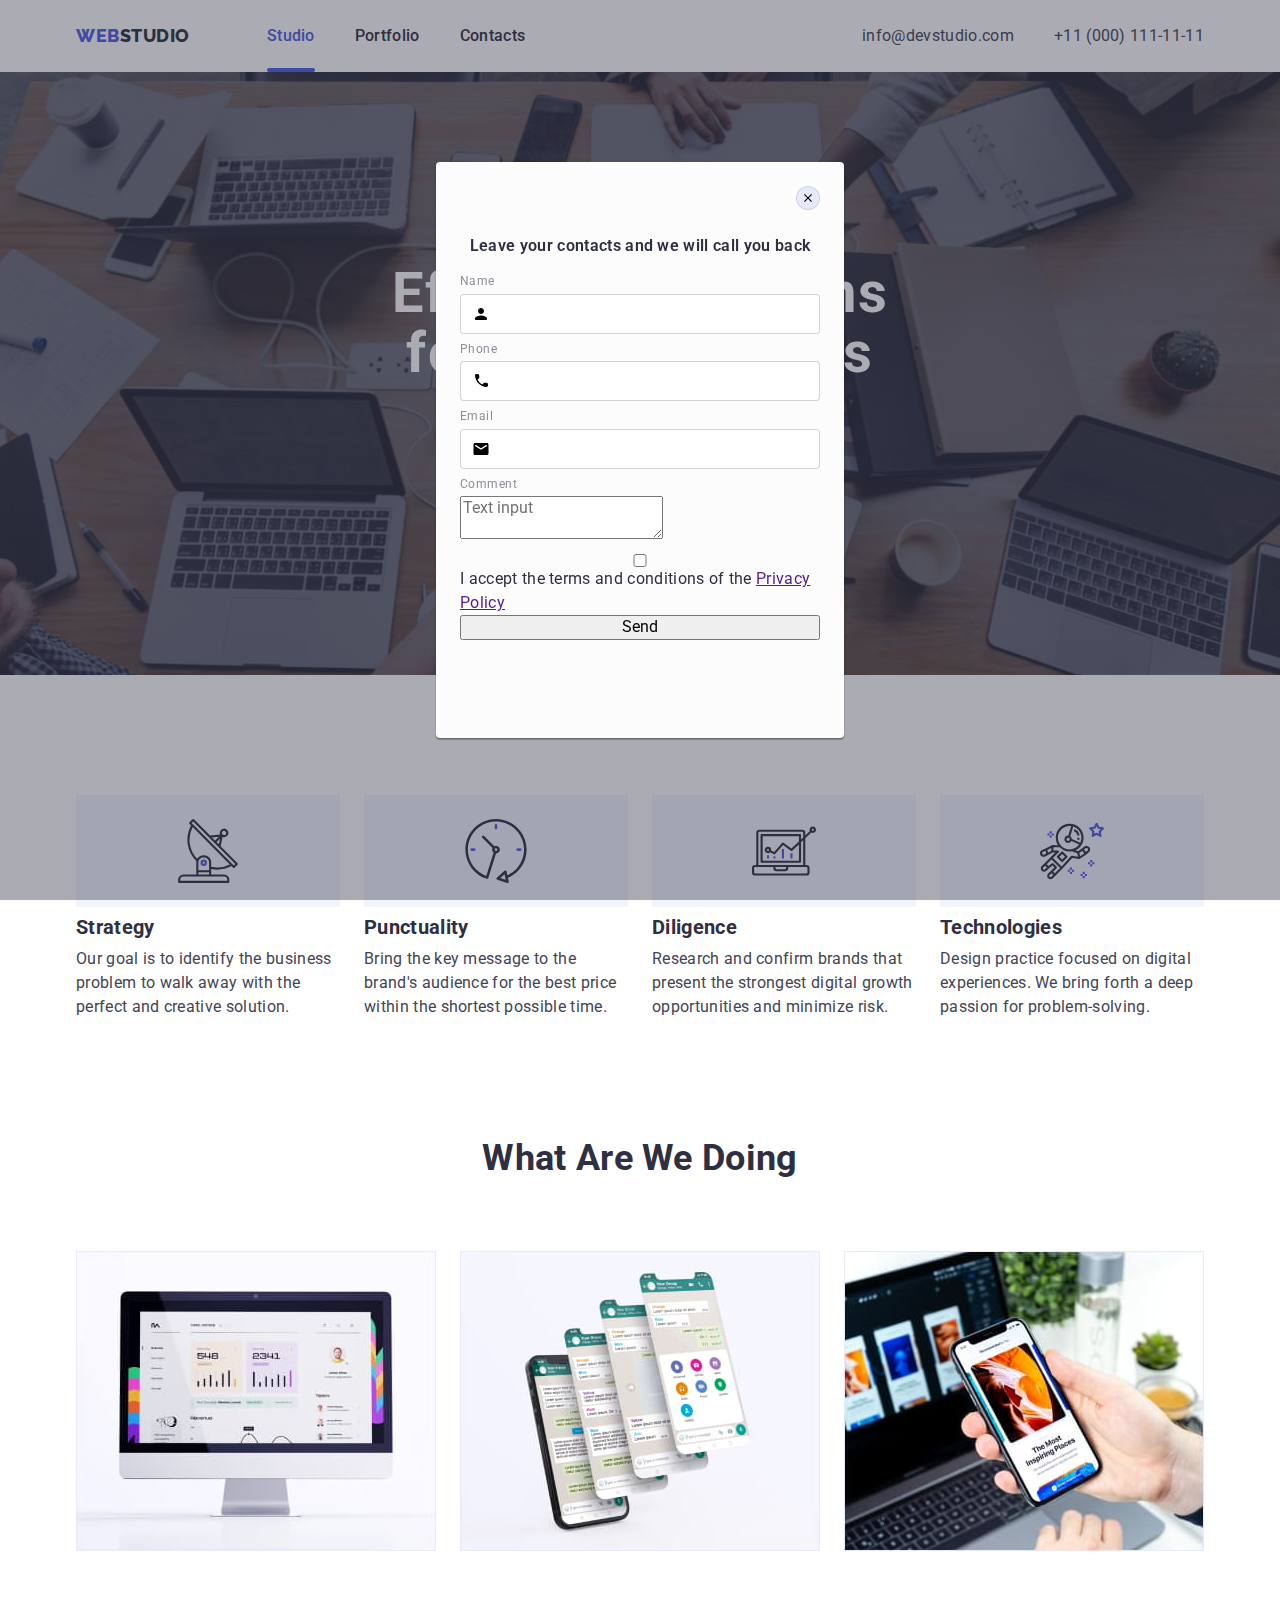
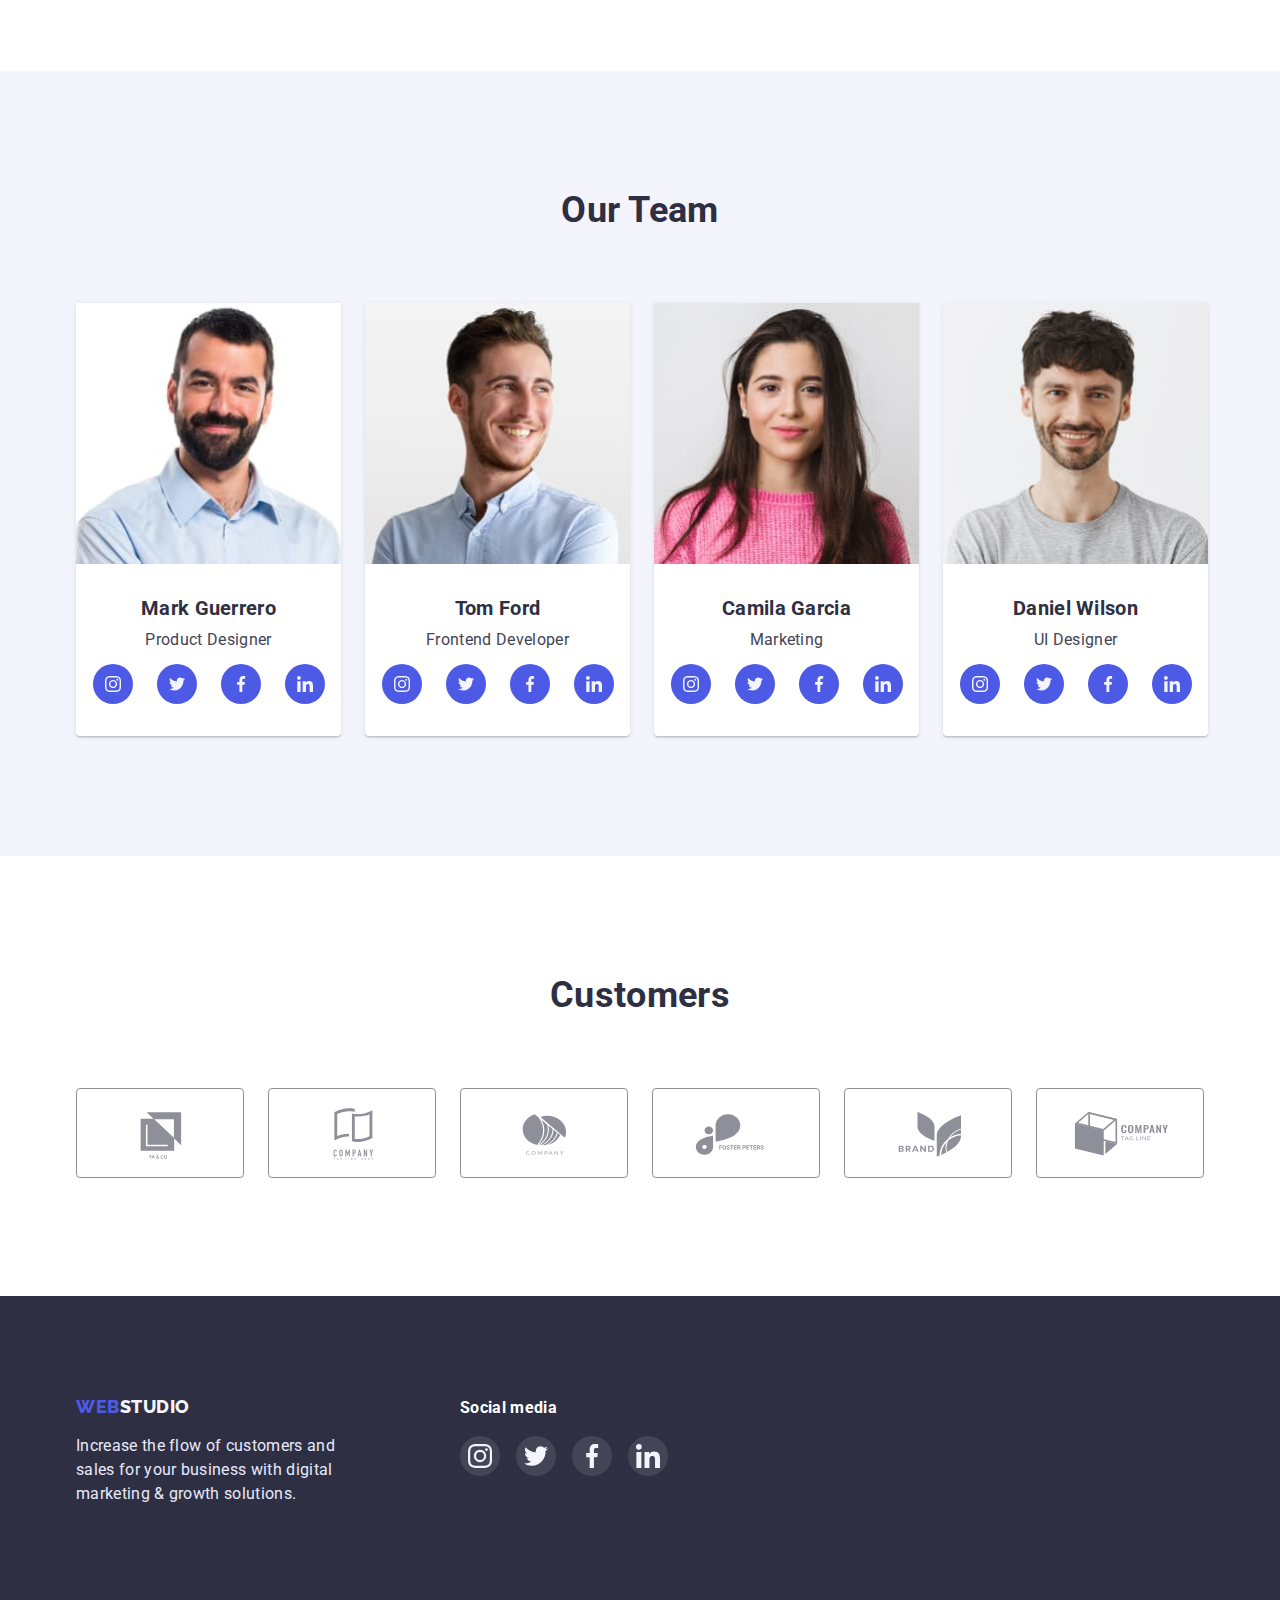
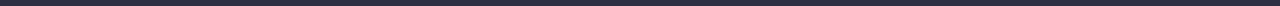
==== index.html @ 71c19364 "Роблю  іконки" ====
<!DOCTYPE html>
<html lang="en">
  <head>
    <meta charset="UTF-8" />
    <meta http-equiv="X-UA-Compatible" content="IE=edge" />
    <meta name="viewport" content="width=device-width, initial-scale=1.0" />
    <title>Webstudio</title>
    <link rel="preconnect" href="https://fonts.googleapis.com" />
    <link rel="preconnect" href="https://fonts.gstatic.com" crossorigin />
    <link
      href="https://fonts.googleapis.com/css2?family=Raleway:wght@700;800&family=Roboto:wght@400;500;700;900&display=swap"
      rel="stylesheet"
    />
    <link
      rel="stylesheet"
      href="https://cdn.jsdelivr.net/npm/modern-normalize@1.1.0/modern-normalize.min.css"
    />
    <link rel="stylesheet" href="./css/styles.css" />
  </head>
  <body>
    <!---INFO HEADER-->
    <header class="page-header">
      <div class="container page-header-container">
        <nav class="page-nav">
          <a class="logo-link link" href="./index.html"
            >Web<span class="logo-navy-blue">studio</span></a
          >
          <ul class="menu list">
            <li class="menu-item">
              <a class="menu-link link current-page" href="">Studio</a>
            </li>
            <li class="menu-item">
              <a class="menu-link link" href="./portfolio.html">Portfolio</a>
            </li>
            <li class="menu-item">
              <a class="menu-link link" href="">Contacts</a>
            </li>
          </ul>
        </nav>
        <ul class="contact-information list">
          <li class="mail menu-contact">
            <a class="mail-adress link" href="mailto:info@devstudio.com"
              >info@devstudio.com</a
            >
          </li>
          <li class="tel menu-contact">
            <a class="phone-number link" href="tel:+110001111111"
              >+11 (000) 111-11-11</a
            >
          </li>
        </ul>
      </div>
    </header>

    <!--HERO-->
    <main>
      <section class="hero">
        <div class="container">
          <h1 class="hero-title">Effective Solutions for Your Business</h1>
          <button class="button-order" type="button" data-modal-open>
            Order Service
          </button>
        </div>
      </section>

      <!--SECTION 1 FEATURE-->
      <section class="section-feature">
        <div class="container">
          <h2 class="visually-hidden titel">Feature</h2>
          <ul class="list feature-list">
            <li class="feature-item">
              <div class="bg-feature-item">
                <svg width="64" height="64">
                  <use href="./images/icons.svg#antenna"></use>
                </svg>
              </div>
              <h3 class="subtitle">Strategy</h3>
              <p class="text">
                Our goal is to identify the business problem to walk away with
                the perfect and creative solution.
              </p>
            </li>
            <li class="feature-item">
              <div class="bg-feature-item">
                <svg width="64" height="64">
                  <use href="./images/icons.svg#clock"></use>
                </svg>
              </div>
              <h3 class="subtitle">Punctuality</h3>
              <p class="text">
                Bring the key message to the brand's audience for the best price
                within the shortest possible time.
              </p>
            </li>
            <li class="feature-item">
              <div class="bg-feature-item">
                <svg width="64" height="64">
                  <use href="./images/icons.svg#diagram"></use>
                </svg>
              </div>
              <h3 class="subtitle">Diligence</h3>
              <p class="text">
                Research and confirm brands that present the strongest digital
                growth opportunities and minimize risk.
              </p>
            </li>
            <li class="feature-item">
              <div class="bg-feature-item">
                <svg width="64" height="64">
                  <use href="./images/icons.svg#astronaut"></use>
                </svg>
              </div>
              <h3 class="subtitle">Technologies</h3>
              <p class="text">
                Design practice focused on digital experiences. We bring forth a
                deep passion for problem-solving.
              </p>
            </li>
          </ul>
        </div>
      </section>

      <!--SECTION 2 WHAT ARE WE DOING-->
      <section class="section">
        <div class="container">
          <h2 class="titel">What are we doing</h2>
          <ul class="list work">
            <li>
              <img
                src="./images/monitorscreen.jpg"
                alt="computer screen"
                width="360"
              />
            </li>
            <li>
              <img
                src="./images/phonescreen.jpg"
                alt="mobile phone interface"
                width="360"
              />
            </li>
            <li>
              <img
                src="./images/phoneinheand.jpg"
                alt="phone in heand"
                width="360"
              />
            </li>
          </ul>
        </div>
      </section>

      <!--SECTION 3 ABOUT OUR TEAM-->
      <section class="team section">
        <div class="container">
          <h2 class="titel">Our Team</h2>
          <ul class="list team-members">
            <li class="team-list">
              <img
                src="./images/markguerrero.jpg"
                alt="Mark Guerrero photo"
                width="265"
              />
              <div class="team-name">
                <h3 class="subtitle">Mark Guerrero</h3>
                <p class="text">Product Designer</p>
                <ul class="social-list list">
                  <li class="social-list-item">
                    <a href="" class="social-list-link">
                      <svg class="social-list-icon" width="16" height="16">
                        <use href="./images/icons.svg#instagram-team"></use>
                      </svg>
                    </a>
                  </li>
                  <li class="social-list-item">
                    <a href="" class="social-list-link">
                      <svg class="social-list-icon" width="16" height="16">
                        <use href="./images/icons.svg#twitter-team"></use>
                      </svg>
                    </a>
                  </li>
                  <li class="social-list-item">
                    <a href="" class="social-list-link">
                      <svg class="social-list-icon" width="16" height="16">
                        <use href="./images/icons.svg#facebook-team"></use>
                      </svg>
                    </a>
                  </li>
                  <li class="social-list-item">
                    <a href="" class="social-list-link">
                      <svg class="social-list-icon" width="16" height="16">
                        <use href="./images/icons.svg#linkedin-team"></use>
                      </svg>
                    </a>
                  </li>
                </ul>
              </div>
            </li>
            <li class="team-list">
              <img
                src="./images/tomford.jpg"
                alt="Tom Ford photo"
                width="265"
              />
              <div class="team-name">
                <h3 class="subtitle">Tom Ford</h3>
                <p class="text">Frontend Developer</p>
                <ul class="social-list list">
                  <li class="social-list-item">
                    <a href="" class="social-list-link">
                      <svg class="social-list-icon" width="16" height="16">
                        <use href="./images/icons.svg#instagram-team"></use>
                      </svg>
                    </a>
                  </li>
                  <li class="social-list-item">
                    <a href="" class="social-list-link">
                      <svg class="social-list-icon" width="16" height="16">
                        <use href="./images/icons.svg#twitter-team"></use>
                      </svg>
                    </a>
                  </li>
                  <li class="social-list-item">
                    <a href="" class="social-list-link">
                      <svg class="social-list-icon" width="16" height="16">
                        <use href="./images/icons.svg#facebook-team"></use>
                      </svg>
                    </a>
                  </li>
                  <li class="social-list-item">
                    <a href="" class="social-list-link">
                      <svg class="social-list-icon" width="16" height="16">
                        <use href="./images/icons.svg#linkedin-team"></use>
                      </svg>
                    </a>
                  </li>
                </ul>
              </div>
            </li>
            <li class="team-list">
              <img
                src="./images/camilagarcia.jpg"
                alt="Camila Garcia photo"
                width="265"
              />
              <div class="team-name">
                <h3 class="subtitle">Camila Garcia</h3>
                <p class="text">Marketing</p>
                <ul class="social-list list">
                  <li class="social-list-item">
                    <a href="" class="social-list-link">
                      <svg class="social-list-icon" width="16" height="16">
                        <use href="./images/icons.svg#instagram-team"></use>
                      </svg>
                    </a>
                  </li>
                  <li class="social-list-item">
                    <a href="" class="social-list-link">
                      <svg class="social-list-icon" width="16" height="16">
                        <use href="./images/icons.svg#twitter-team"></use>
                      </svg>
                    </a>
                  </li>
                  <li class="social-list-item">
                    <a href="" class="social-list-link">
                      <svg class="social-list-icon" width="16" height="16">
                        <use href="./images/icons.svg#facebook-team"></use>
                      </svg>
                    </a>
                  </li>
                  <li class="social-list-item">
                    <a href="" class="social-list-link">
                      <svg class="social-list-icon" width="16" height="16">
                        <use href="./images/icons.svg#linkedin-team"></use>
                      </svg>
                    </a>
                  </li>
                </ul>
              </div>
            </li>
            <li class="team-list">
              <img
                src="./images/danielwilson.jpg"
                alt="Mark Guerrero photo"
                width="265"
              />
              <div class="team-name">
                <h3 class="subtitle">Daniel Wilson</h3>
                <p class="text">UI Designer</p>
                <ul class="social-list list">
                  <li class="social-list-item">
                    <a href="" class="social-list-link">
                      <svg class="social-list-icon" width="16" height="16">
                        <use href="./images/icons.svg#instagram-team"></use>
                      </svg>
                    </a>
                  </li>
                  <li class="social-list-item">
                    <a href="" class="social-list-link">
                      <svg class="social-list-icon" width="16" height="16">
                        <use href="./images/icons.svg#twitter-team"></use>
                      </svg>
                    </a>
                  </li>
                  <li class="social-list-item">
                    <a href="" class="social-list-link">
                      <svg class="social-list-icon" width="16" height="16">
                        <use href="./images/icons.svg#facebook-team"></use>
                      </svg>
                    </a>
                  </li>
                  <li class="social-list-item">
                    <a href="" class="social-list-link">
                      <svg class="social-list-icon" width="16" height="16">
                        <use href="./images/icons.svg#linkedin-team"></use>
                      </svg>
                    </a>
                  </li>
                </ul>
              </div>
            </li>
          </ul>
        </div>
      </section>
    </main>

    <!--SECTION 4 CUSTOMERS-->
    <section class="section">
      <div class="container">
        <h2 class="titel">Customers</h2>
        <ul class="customers-list list">
          <li class="customers-list-item">
            <a href="" class="customers-list-link">
              <svg class="customers-list-icon" width="104" height="56">
                <use href="./images/icons.svg#customers-one"></use>
              </svg>
            </a>
          </li>
          <li class="customers-list-item">
            <a href="" class="customers-list-link">
              <svg class="customers-list-icon" width="104" height="56">
                <use href="./images/icons.svg#customers-two"></use>
              </svg>
            </a>
          </li>
          <li class="customers-list-item">
            <a href="" class="customers-list-link">
              <svg class="customers-list-icon" width="104" height="56">
                <use href="./images/icons.svg#customers-three"></use>
              </svg>
            </a>
          </li>
          <li class="customers-list-item">
            <a href="" class="customers-list-link">
              <svg class="customers-list-icon" width="104" height="56">
                <use href="./images/icons.svg#customers-four"></use>
              </svg>
            </a>
          </li>
          <li class="customers-list-item">
            <a href="" class="customers-list-link">
              <svg class="customers-list-icon" width="104" height="56">
                <use href="./images/icons.svg#customers-five"></use>
              </svg>
            </a>
          </li>
          <li class="customers-list-item">
            <a href="" class="customers-list-link">
              <svg class="customers-list-icon" width="104" height="56">
                <use href="./images/icons.svg#customers-six"></use>
              </svg>
            </a>
          </li>
        </ul>
      </div>
    </section>

    <!--FOOTER PART-->
    <footer class="footer">
      <div class="footer-position container">
        <div class="footer-size">
          <a class="logo-link link logo-block" href="./index.html">
            Web<span class="logo-cloud-color">studio</span></a
          >
          <p class="footer-text">
            Increase the flow of customers and sales for your business with
            digital marketing & growth solutions.
          </p>
        </div>
        <div class="footer-social-media">
          <h4 class="title-social-media">Social media</h4>
          <ul class="footer-social-list list">
            <li class="social-media-list-item">
              <a href="" class="social-media-list-link">
                <svg class="social-media-list-icon" width="24" height="24">
                  <use href="./images/icons.svg#instagram-footer"></use>
                </svg>
              </a>
            </li>
            <li class="social-media-list-item">
              <a href="" class="social-media-list-link">
                <svg class="social-media-list-icon" width="24" height="24">
                  <use href="./images/icons.svg#twitter-footer"></use>
                </svg>
              </a>
            </li>
            <li class="social-media-list-item">
              <a href="" class="social-media-list-link">
                <svg class="social-media-list-icon" width="24" height="24">
                  <use href="./images/icons.svg#facebook-footer"></use>
                </svg>
              </a>
            </li>
            <li class="social-media-list-item">
              <a href="" class="social-media-list-link">
                <svg class="social-media-list-icon" width="24" height="24">
                  <use href="./images/icons.svg#linkedin-footer"></use>
                </svg>
              </a>
            </li>
          </ul>
        </div>
      </div>
    </footer>

    <!-- BACKDROP/MODAL BUTTON -->
    <div class="backdrop" data-modal>
      <div class="modal">
        <button type="button" class="modal-close-btn" data-modal-close>
          <svg class="modal-close-btn-icon" width="8" height="8">
            <use href="./images/icons.svg#close-modal"></use>
          </svg>
        </button>
        <form class="modal-form">
          <p class="text-contact">
            Leave your contacts and we will call you back
          </p>
          <label class="modal-form-field">
            <span class="modal-form-description">Name</span>
            <span class="input-form-modal-wrapper">
              <input
                type="text"
                name="user_name"
                class="modal-form-input"
                required
                pattern="[a-zA-Zа-яА-ЯіІїЇ]+"
                minlength="2"
              />
              <svg class="modal-form-input-icon" width="18" height="18">
                <use href="./images/icons.svg#person-black"></use>
              </svg>
            </span>
          </label>
          <label class="modal-form-field">
            <span class="modal-form-description">Phone</span>
            <span class="input-form-modal-wrapper"
              ><input
                type="tel"
                name="user_phone"
                class="modal-form-input"
                required
                pattern="[0-9]{3}-[0-9]{3}-[0-9]{2}-[0-9]{2}"
                title="xxx-xxx-xx-xx" />
              <svg class="modal-form-input-icon" width="18" height="24">
                <use href="./images/icons.svg#phone-black"></use></svg
            ></span>
          </label>
          <label class="modal-form-field">
            <span class="modal-form-description">Email</span>
            <span class="input-form-modal-wrapper"
              ><input
                type="email"
                name="user_email"
                class="modal-form-input"
                required />
              <svg class="modal-form-input-icon" width="18" height="24">
                <use href="./images/icons.svg#email-black"></use></svg
            ></span>
          </label>
          <label class="modal-form-field">
            <span class="modal-form-description">Comment</span>
            <textarea
              name="user_message"
              class="modal-form-message"
              placeholder="Text input"
            ></textarea>
          </label>
          <input
            id="privacy-policy"
            type="checkbox"
            name="user_privacy"
            class="modal-form-check"
          />
          <label for="privacy-policy" class="modal-form-check-description"
            >I accept the terms and conditions of the
            <a href="">Privacy Policy</a>
          </label>
          <button type="submit" class="modal-form-submit">Send</button>
        </form>
      </div>
    </div>

    <script src="./js/modal.js"></script>
  </body>
</html>
---- css/styles.css ----
/* ЗМІННІ ЗНАЧЕННЯ */

:root {
    --accent-color: #2E2F42;
    --secondary-color: #434455;
    --iris-color: #4D5AE5;
    --primary-white-color: #FFFFFF;
    --button-active-color: #404BBF;
    --cloud-color: #F4F4FD;
    --footer-text-color: #E7E9FC;
    --header-color-shadow: 0px 2px 1px rgba(46, 47, 66, 0.08);
    --team-list-color-shadow: 0px 1px 6px rgba(46, 47, 66, 0.08),
        0px 1px 1px rgba(46, 47, 66, 0.16),
        0px 2px 1px rgba(46, 47, 66, 0.08);
    --portolio-card-shadow: 0px 1px 6px rgba(46, 47, 66, 0.08);
    --social-list-link-hower-focus-bg-color: #31D0AA;
    --customers-list-color: #8E8F99;
    --transition-dur-and-func: 250ms cubic-bezier(0.4, 0, 0.2, 1);
}

/* ДЕФОЛТНІ СКИДАННЯ */

h1,
h2,
h3,
h4,
p {
    margin-top: 0;
    margin-bottom: 0;
}

ul,
ol {
    margin-top: 0;
    margin-bottom: 0;
    padding-left: 0;
}

img {
    display: block;
}


.list {
    list-style: none;
}

.link {
    text-decoration: none;
}

button {
    cursor: pointer;
}

/* ГЛОБАЛЬНІ ЗНАЧЕННЯ */
body {
    color: var(--accent-color);
    background-color: var(--primary-white-color);
    font-family: 'Roboto', sans-serif;
    font-weight: 400;
    font-size: 16px;
    line-height: 1.5;
    letter-spacing: 0.02em;
}

.container {
    width: 1158px;
    margin-left: auto;
    margin-right: auto;
    padding-left: 15px;
    padding-right: 15px;
}

.section {
    padding-top: 120px;
    padding-bottom: 120px;
}


/* WEBSTUDIO */

/* HEADER STYLES */

.page-header {
    box-shadow: var(--header-color-shadow);
}

.page-header-container {
    display: flex;
    align-items: center;
}

.page-nav {
    display: flex;
    align-items: center;
}

.menu {
    display: flex;
    align-items: center;
}

.contact-information {
    margin-left: auto;
    display: flex;
    align-items: center;
}

.logo-link {
    font-family: 'Raleway', sans-serif;
    font-weight: 800;
    font-size: 18px;
    line-height: 1.16;
    letter-spacing: 0.03em;
    margin-right: 77px;
    color: var(--iris-color);
    text-transform: uppercase;
}


.logo-navy-blue {
    color: var(--accent-color);
}

.menu-item:not(:last-child) {
    margin-right: 40px;
}

.menu-item {
    position: relative;
}


.menu-link {
    display: block;
    padding: 24px 0px;
    font-weight: 500;
    color: var(--accent-color);
    transition: color var(--transition-dur-and-func);

}

.menu-link.current-page::after {
    content: "";
    position: absolute;
    display: block;
    width: 100%;
    height: 4px;
    bottom: 0;
    border-radius: 2px;
    background-color: var(--iris-color);

}

.menu-link.current-page {
    color: var(--iris-color);
}


.menu-link:hover,
.menu-link:focus {
    color: var(--secondary-color);
}

.current-page:hover,
.current-page:focus {
    color: var(--iris-color);
}

.menu-link:active {
    color: var(--iris-color);
}

.mail-adress,
.phone-number {
    color: var(--secondary-color);
    transition: color var(--transition-dur-and-func);
}

.phone-number:hover,
.mail-adress:hover,
.phone-number:focus,
.mail-adress:focus {
    color: var(--iris-color);
}

.menu-contact:first-child {
    margin-right: 40px;
}

/* HERO */

.hero {
    max-width: 1440px;
    margin-left: auto;
    margin-right: auto;
    padding-top: 192px;
    padding-bottom: 192px;
    text-align: center;
    background-image: linear-gradient(rgba(46, 47, 66, 0.7), rgba(46, 47, 66, 0.7)), url("../images/hero-picture.jpg");
    background-size: cover;
    background-position: center;
    background-color: var(--accent-color);
}

.hero-title {
    margin-left: auto;
    margin-right: auto;
    margin-bottom: 48px;
    max-width: 500px;
    font-weight: 700;
    font-size: 56px;
    line-height: 1.07;
    letter-spacing: 0.02em;
    color: var(--primary-white-color);
}

.button-order {
    padding: 16px 32px;
    border: none;
    border-radius: 4px;
    font-family: inherit;
    font-weight: 500;
    font-size: 16px;
    line-height: 1.19;
    letter-spacing: 0.04em;
    color: var(--primary-white-color);
    background: var(--iris-color);
    transition: background-color var(--transition-dur-and-func), box-shadow var(--transition-dur-and-func);
}

.button-order:hover,
.button-order:focus {
    background-color: var(--iris-color);
    box-shadow: 0px 1px 6px rgba(46, 47, 66, 0.08), 0px 1px 1px rgba(46, 47, 66, 0.16), 0px 2px 1px rgba(46, 47, 66, 0.08);
}

.button-order:active {
    background-color: var(--button-active-color);
    box-shadow: 0px 4px 4px rgba(0, 0, 0, 0.15);
}

/* < !--SECTION 1 FEATURE--> */

.bg-feature-item {
    display: flex;
    align-items: center;
    justify-content: center;
    padding-top: 24px;
    padding-bottom: 24px;
    margin-bottom: 8px;
    background-color: var(--cloud-color);
}

.section-feature {
    padding-top: 120px;
}

.feature-list {
    display: flex;
    justify-content: center;
    align-items: center;
    gap: 24px;
}

.feature-item {
    width: 264px;
}


.visually-hidden {
    position: absolute;
    white-space: nowrap;
    width: 1px;
    height: 1px;
    overflow: hidden;
    border: 0;
    padding: 0;
    clip: rect(0 0 0 0);
    clip-path: inset(50%);
    margin: -1px;
}

.titel {
    font-weight: 700;
    font-size: 36px;
    line-height: 1.11;
    text-align: center;
    text-transform: capitalize;
    color: var(--accent-color);
    margin-bottom: 72px;
}

.subtitle {
    font-weight: 700;
    font-size: 20px;
    line-height: 1.2;
    color: var(--accent-color);
    margin-bottom: 8px;
}

.text {
    color: var(--secondary-color);
}

/* SECTION 2 WHAT ARE WE DOING */

.work {
    display: flex;
    align-items: center;
    gap: 24px;
}


/* < !--SECTION 3 ABOUT OUR TEAM-->*/
.team {
    background-color: var(--cloud-color);
}

.team-list {
    background-color: var(--primary-white-color);
    box-shadow: var(--team-list-color-shadow);
    border-radius: 0px 0px 4px 4px;
}

.team-members {
    display: flex;
    align-items: center;
    gap: 24px;

}

.team-name {
    padding: 32px 16px;
    text-align: center;
}

.social-list {
    display: flex;
    justify-content: center;
    gap: 24px;
    margin-top: 12px;
}

.social-list-link {
    display: flex;
    justify-content: center;
    align-items: center;
    width: 40px;
    height: 40px;
    border-radius: 50%;
    background-color: var(--iris-color);
}

/* .social-list-link:hover,
.social-list-link:focus {
    background-color: var(--social-list-link-hower-focus-bg-color);
} */

.social-list-icon {
    fill: var(--cloud-color);
}

/* SECTION 4 CUSTOMERS */

.customers-list {
    display: flex;
    justify-content: center;
    align-items: center;
    gap: 24px;
}

.customers-list-item {
    width: 168px;
    height: 88px;
}

.customers-list-link {
    display: flex;
    justify-content: center;
    align-items: center;
    padding: 16px 32px;
    border: 1px solid var(--customers-list-color);
    border-radius: 4px;
    color: var(--customers-list-color);
    transition: color var(--transition-dur-and-func), border-color var(--transition-dur-and-func);
}

.customers-list-icon {
    fill: currentColor;
}

.customers-list-item>.customers-list-link:hover,
.customers-list-item>.customers-list-link:focus {
    color: var(--iris-color);
    border-color: var(--iris-color);
}

/* PORTFOLIO */

.portfolio-title {
    font-weight: 500;
    font-size: 56px;
    line-height: 1.07;
    letter-spacing: 0.02em;
    color: var(--accent-color);
}

.filters-list {
    padding: 8px 16px;
    border: 1px solid var(--footer-text-color);
    border-radius: 4px;
    font-family: inherit;
    font-weight: 500;
    font-size: 16px;
    line-height: 1.5;
    border-radius: 4px;
    letter-spacing: 0.04em;
    color: var(--iris-color);
    background: var(--cloud-color);
    text-align: center;
    transition: color var(--transition-dur-and-func), background-color var(--transition-dur-and-func), border var(--transition-dur-and-func), box-shadow var(--transition-dur-and-func);
}

.filters-list:hover,
.filters-list:focus {
    color: var(--primary-white-color);
    background-color: var(--iris-color);
    border: 1px solid var(--iris-color);
    box-shadow: 0px 3px 1px rgba(0, 0, 0, 0.1), 0px 2px 1px rgba(0, 0, 0, 0.08), 0px 2px 2px rgba(0, 0, 0, 0.12);
}

.filters-list:active {
    color: var(--primary-white-color);
    background-color: var(--iris-color);
}

.filters-list-item {
    display: flex;
    justify-content: center;
    align-items: center;
    gap: 24px;
    padding-top: 96px;
    margin-bottom: 72px;
}

.portfolio-list {
    display: flex;
    flex-wrap: wrap;
    row-gap: 48px;
    column-gap: 24px;
    padding-bottom: 120px;

}

.portfolio-list-card {
    box-shadow: var(--portolio-card-shadow);
}

.portfolio-card-text {

    border-left: 0.5px solid var(--cloud-color);
    border-bottom: 0.5px solid var(--cloud-color);
    border-right: 0.5px solid var(--cloud-color);

    padding-top: 32px;
    padding-bottom: 32px;
    padding-left: 16px;
}

.portfolio-link {
    display: block;
    transition: box-shadow var(--transition-dur-and-func);
}

.portfolio-list-overlay {
    position: relative;
    overflow: hidden;
}

.overlay {
    position: absolute;
    left: 0;
    top: 0;
    width: 100%;
    height: 100%;
    padding-top: 40px;
    padding-bottom: 164px;
    padding-left: 32px;
    padding-right: 32px;
    overflow: auto;
    transform: translate(0, 100%);
    background-color: var(--iris-color);
    color: var(--cloud-color);
    transition: transform var(--transition-dur-and-func);
}

.portfolio-link:hover,
.portfolio-link:focus {

    box-shadow: 0px 1px 6px rgba(46, 47, 66, 0.08),
        0px 1px 1px rgba(46, 47, 66, 0.16),
        0px 2px 1px rgba(46, 47, 66, 0.08);
}

.portfolio-link:hover .overlay,
.portfolio-link:focus .overlay {
    transform: translate(0, 0);
}

/* < !--FOOTER PART--> */

.footer .logo-block {
    display: block;
    margin-bottom: 16px;
}

.footer {
    padding-top: 100px;
    padding-bottom: 100px;
    background: var(--accent-color);
}

.footer-size {
    margin-left: 0;
    margin-right: 120px;
    width: 264px;
}

.footer-position {
    display: flex;
    align-items: baseline;
}

.logo-cloud-color {
    font-family: 'Raleway', sans-serif;
    font-weight: 800;
    font-size: 18px;
    line-height: 1.16;
    letter-spacing: 0.03em;
    color: var(--cloud-color);
    text-transform: uppercase;
}

.footer-text {
    color: var(--footer-text-color);
}

.title-social-media {
    font-weight: 700;
    font-size: 16px;
    line-height: 1.5;
    color: var(--primary-white-color);
    margin-bottom: 16px;

}

.footer-social-media {
    display: block;
    align-items: center;
    justify-content: center;
}

.footer-social-list {
    display: flex;
    align-items: center;
    justify-content: center;
    gap: 16px;
}

.social-media-list-link {
    display: flex;
    justify-content: center;
    align-items: center;
    width: 40px;
    height: 40px;
    border-radius: 50%;
    background-color: rgba(255, 255, 255, 0.1);
    transition: background-color var(--transition-dur-and-func);
}

.social-media-list-link:hover,
.social-media-list-link:focus {
    background-color: var(--social-list-link-hower-focus-bg-color);
}

/* BACKDROP/MODAL BUTTON */

.backdrop {
    position: fixed;
    top: 0;
    left: 0;
    z-index: 100;
    width: 100%;
    height: 100%;
    background-color: rgba(46, 47, 66, 0.4);
    transition: opacity var(--transition-dur-and-func), visibility var(--transition-dur-and-func);
}

.backdrop.is-hidden {
    opacity: 0;
    visibility: hidden;
    pointer-events: none;
}

.modal {
    position: absolute;
    top: 50%;
    left: 50%;
    transform: translate(-50%, -50%);
    width: 408px;
    height: 576px;
    background-color: #FCFCFC;
    box-shadow: 0px 1px 1px rgba(0, 0, 0, 0.14), 0px 1px 3px rgba(0, 0, 0, 0.12), 0px 2px 1px rgba(0, 0, 0, 0.2);
    border-radius: 4px;
    padding: 72px 24px 24px 24px;
}


.modal-close-btn {
    position: absolute;
    top: 24px;
    right: 24px;
    display: flex;
    justify-content: center;
    align-items: center;
    width: 24px;
    height: 24px;
    border-radius: 50%;
    background-color: var(--footer-text-color);
    border: 1px solid rgba(0, 0, 0, 0.1);
    padding: 0;
    transition: box-shadow var(--transition-dur-and-func);
}

.modal-close-btn:hover,
.modal-close-btn:focus {
    box-shadow: 0px 1px 6px rgba(46, 47, 66, 0.08), 0px 1px 1px rgba(46, 47, 66, 0.16), 0px 2px 1px rgba(46, 47, 66, 0.08);
}

.text-contact {
    font-weight: 600;
    text-align: center;
    margin-bottom: 16px;
}

.modal-form {
    display: flex;
    flex-direction: column;
}

.modal-form-input {
    width: 100%;
    height: 40px;
    border: 1px solid rgba(33, 33, 33, 0.2);
    border-radius: 4px;
    padding-left: 38px;
}

.modal-form-description {
    display: block;
    font-size: 12px;
    line-height: 1.3;
    letter-spacing: 0.04em;
    color: var(--customers-list-color);
    margin-bottom: 4px;
}

.modal-form-field {
    margin-bottom: 8px;
}

.input-form-modal-wrapper {
    display: block;
    position: relative;
}

.modal-form-input-icon {
    position: absolute;
    top: 50%;
    left: 12px;
    transform: translateY(-50%);
}
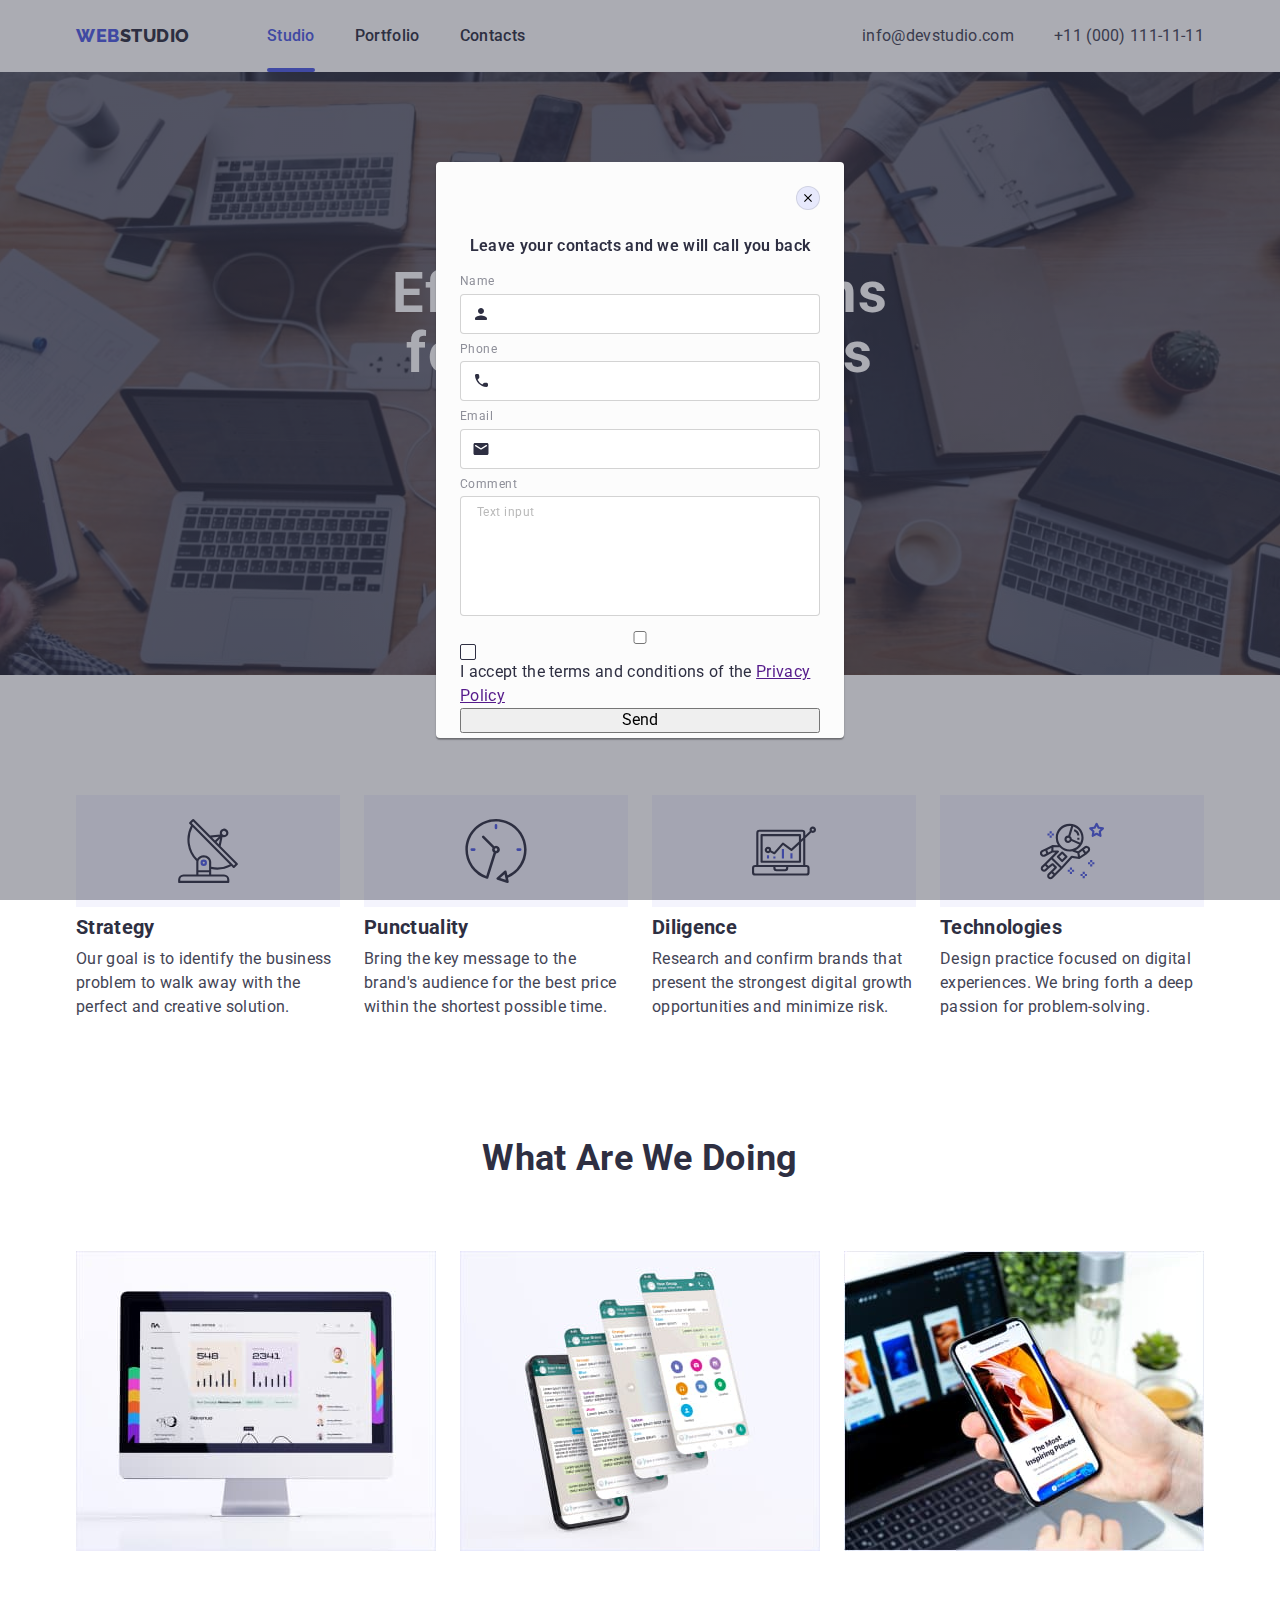
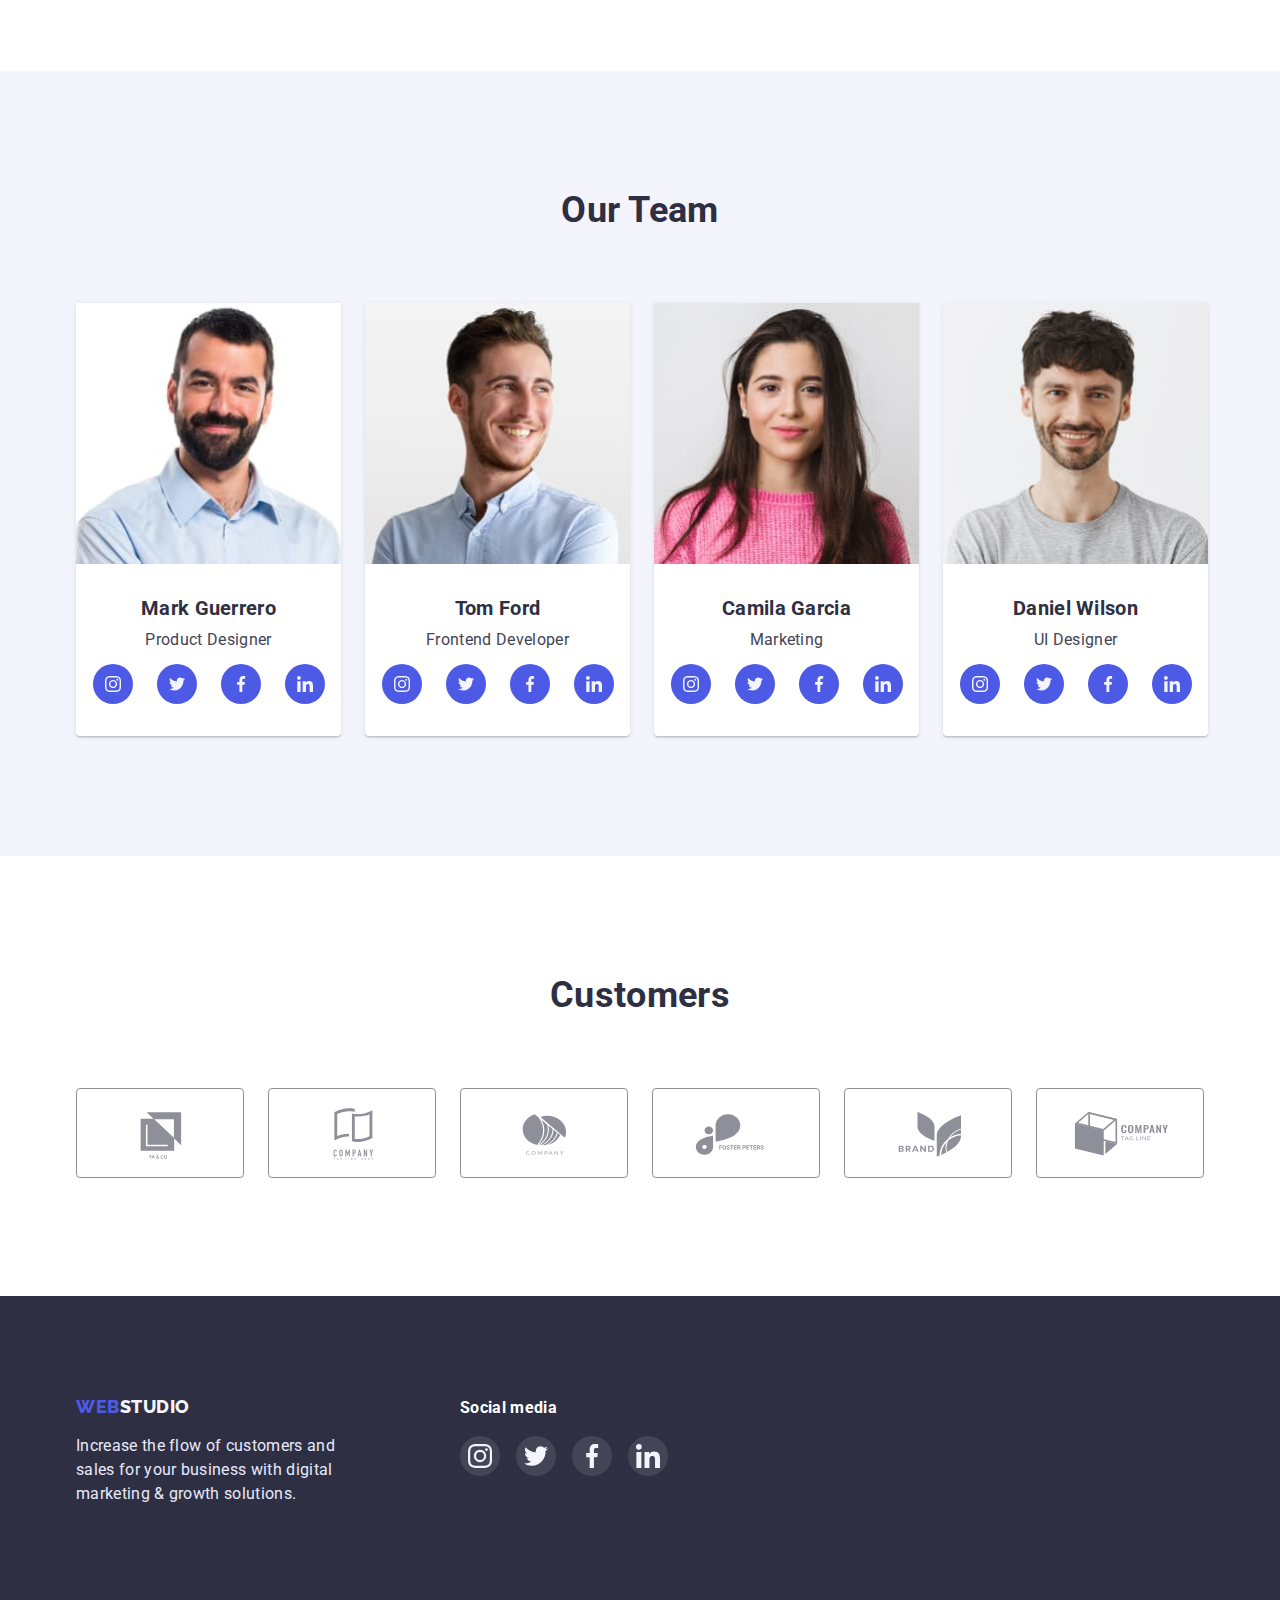
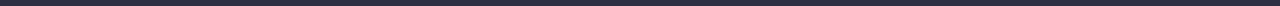
==== commit 23f8fb5d: "чекбокс" ====
--- a/index.html
+++ b/index.html
@@ -460,10 +460,12 @@
                 class="modal-form-input"
                 required
                 pattern="[0-9]{3}-[0-9]{3}-[0-9]{2}-[0-9]{2}"
-                title="xxx-xxx-xx-xx" />
+                title="xxx-xxx-xx-xx"
+              />
               <svg class="modal-form-input-icon" width="18" height="24">
-                <use href="./images/icons.svg#phone-black"></use></svg
-            ></span>
+                <use href="./images/icons.svg#phone-black"></use>
+              </svg>
+            </span>
           </label>
           <label class="modal-form-field">
             <span class="modal-form-description">Email</span>
@@ -472,10 +474,12 @@
                 type="email"
                 name="user_email"
                 class="modal-form-input"
-                required />
+                required
+              />
               <svg class="modal-form-input-icon" width="18" height="24">
-                <use href="./images/icons.svg#email-black"></use></svg
-            ></span>
+                <use href="./images/icons.svg#email-black"></use>
+              </svg>
+            </span>
           </label>
           <label class="modal-form-field">
             <span class="modal-form-description">Comment</span>
--- a/css/styles.css
+++ b/css/styles.css
@@ -631,12 +631,13 @@
     background-color: var(--footer-text-color);
     border: 1px solid rgba(0, 0, 0, 0.1);
     padding: 0;
-    transition: box-shadow var(--transition-dur-and-func);
+    transition: fill var(--transition-dur-and-func), background-color var(--transition-dur-and-func);
 }
 
 .modal-close-btn:hover,
 .modal-close-btn:focus {
-    box-shadow: 0px 1px 6px rgba(46, 47, 66, 0.08), 0px 1px 1px rgba(46, 47, 66, 0.16), 0px 2px 1px rgba(46, 47, 66, 0.08);
+    fill: var(--primary-white-color);
+    background-color: var(--button-active-color);
 }
 
 .text-contact {
@@ -656,6 +657,12 @@
     border: 1px solid rgba(33, 33, 33, 0.2);
     border-radius: 4px;
     padding-left: 38px;
+    transition: border-color var(--transition-dur-and-func);
+}
+
+.modal-form-input:focus {
+    outline: none;
+    border-color: var(--iris-color);
 }
 
 .modal-form-description {
@@ -681,4 +688,42 @@
     top: 50%;
     left: 12px;
     transform: translateY(-50%);
+    fill: var(--accent-color);
+    transition: fiil var(--transition-dur-and-func);
+}
+
+.modal-form-input:focus+.modal-form-input-icon {
+    fill: var(--iris-color);
+}
+
+.modal-form-message {
+    width: 100%;
+    height: 120px;
+    padding: 8px 16px;
+    resize: none;
+    border: 1px solid rgba(33, 33, 33, 0.2);
+    border-radius: 4px;
+    transition: border-color var(--transition-dur-and-func);
+}
+
+.modal-form-message:focus {
+    outline: none;
+    border-color: var(--iris-color);
+}
+
+.modal-form-message::placeholder {
+    font-size: 12px;
+    line-height: 1.3;
+    letter-spacing: 0.04em;
+    color: rgba(117, 117, 117, 0.5);
+}
+
+.modal-form-check-description::before {
+    content: "";
+    display: block;
+    width: 16px;
+    height: 16px;
+    border: 1.25px solid var(--accent-color);
+    border-radius: 2px;
+    cursor: pointer;
 }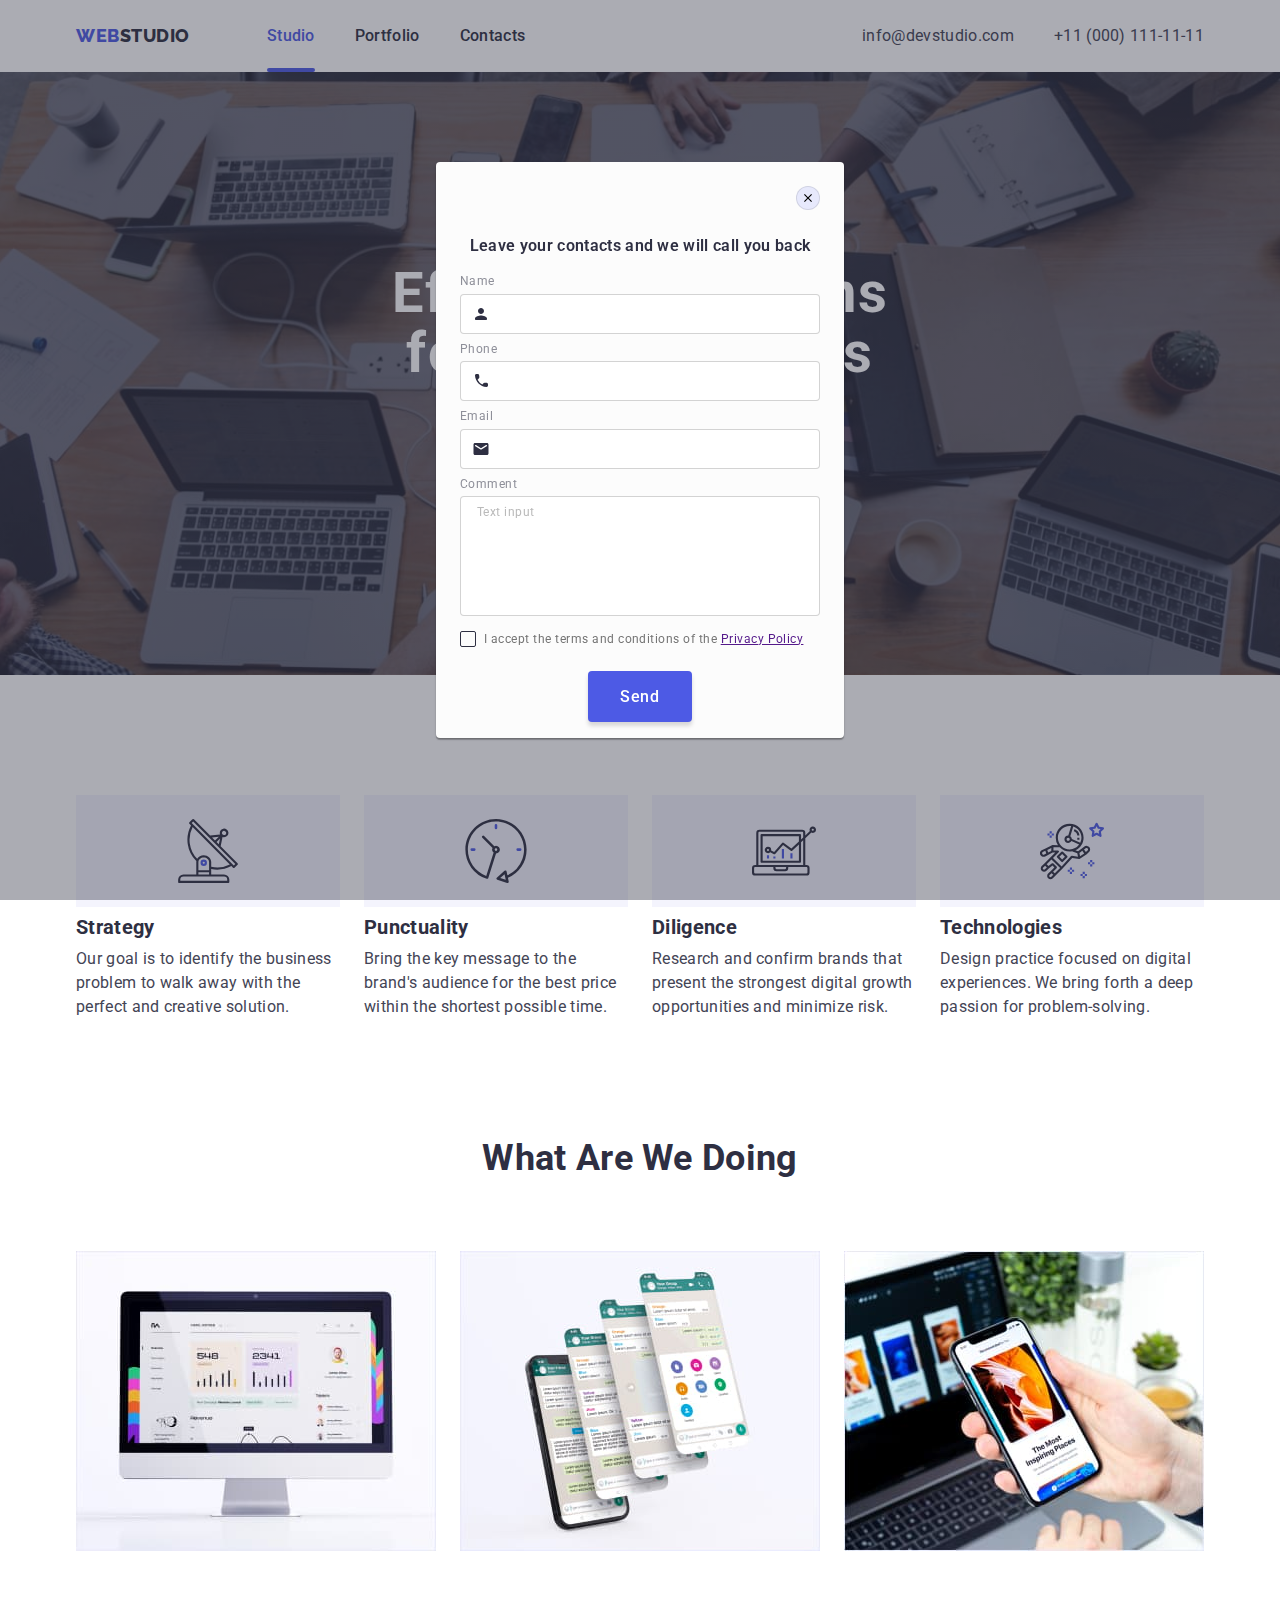
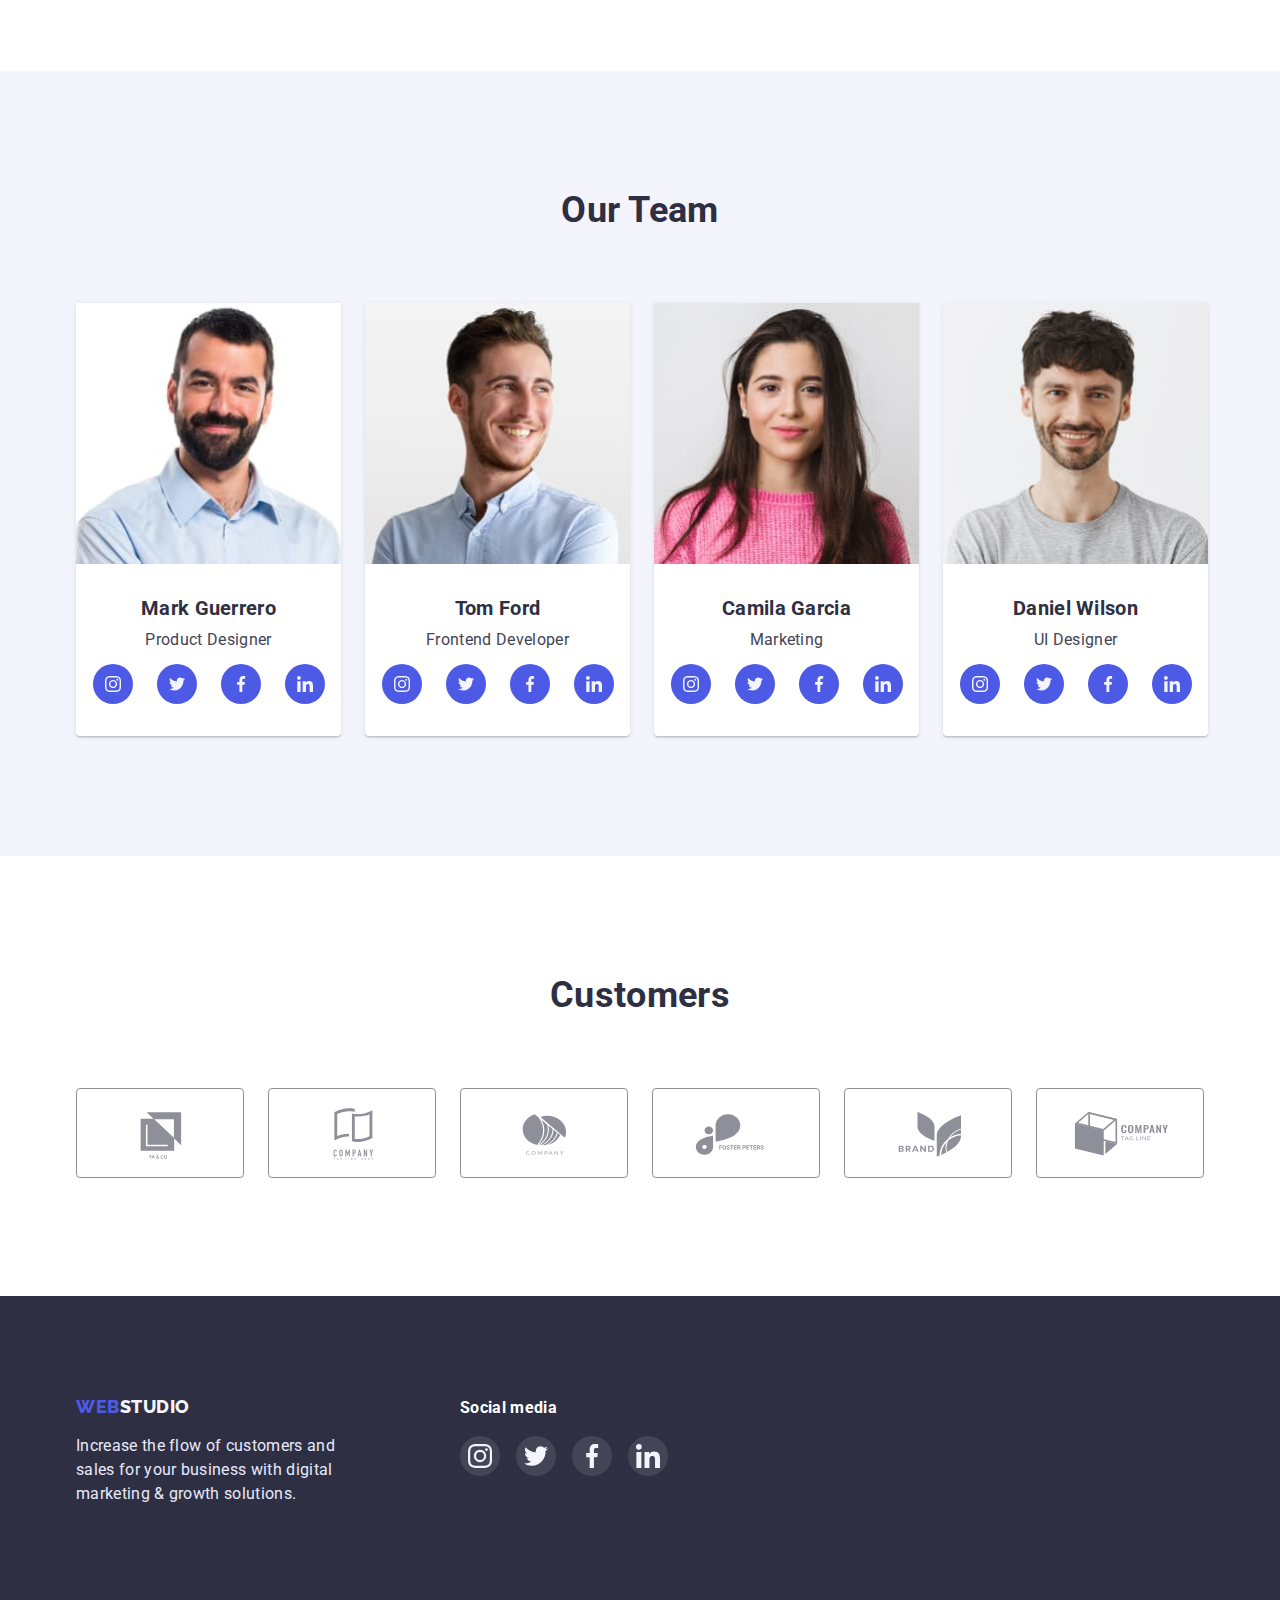
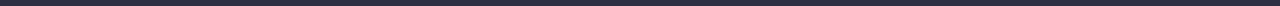
==== commit 3a4ecafa: "Останні зміни" ====
--- a/index.html
+++ b/index.html
@@ -493,10 +493,10 @@
             id="privacy-policy"
             type="checkbox"
             name="user_privacy"
-            class="modal-form-check"
+            class="modal-form-check visually-hidden"
           />
           <label for="privacy-policy" class="modal-form-check-description"
-            >I accept the terms and conditions of the
+            >I accept the terms and conditions of the&nbsp;
             <a href="">Privacy Policy</a>
           </label>
           <button type="submit" class="modal-form-submit">Send</button>
--- a/css/styles.css
+++ b/css/styles.css
@@ -726,4 +726,46 @@
     border: 1.25px solid var(--accent-color);
     border-radius: 2px;
     cursor: pointer;
+    /* padding: 4px 3px; */
+    margin-right: 8px;
+    transition: background-color var(--transition-dur-and-func), background-image var(--transition-dur-and-func);
+}
+
+.modal-form-check:checked+.modal-form-check-description::before {
+    background-color: var(--button-active-color);
+    background-image: url("../images/galochka.svg");
+    background-repeat: no-repeat;
+    background-size: contain;
+    border-color: var(--button-active-color);
+    padding: 4px 3px;
+    background-origin: padding-box;
+}
+
+/* .modal-form-check:focus+.modal-form-check-description::before {
+    /* outline: 1.25px solid var(--button-active-color); */
+
+.modal-form-check-description {
+    display: flex;
+    align-items: center;
+    font-size: 12px;
+    line-height: 1.3;
+    letter-spacing: 0.04em;
+    color: #757575;
+    margin-bottom: 24px;
+}
+
+.modal-form-submit {
+    align-self: center;
+    padding: 16px 32px;
+    border: none;
+    border-radius: 4px;
+    font-family: inherit;
+    font-weight: 500;
+    font-size: 16px;
+    line-height: 1.19;
+    letter-spacing: 0.04em;
+    color: var(--primary-white-color);
+    background-color: var(--iris-color);
+    box-shadow: 0px 4px 4px rgba(0, 0, 0, 0.15);
+    transition: background-color var(--transition-dur-and-func), box-shadow var(--transition-dur-and-func);
 }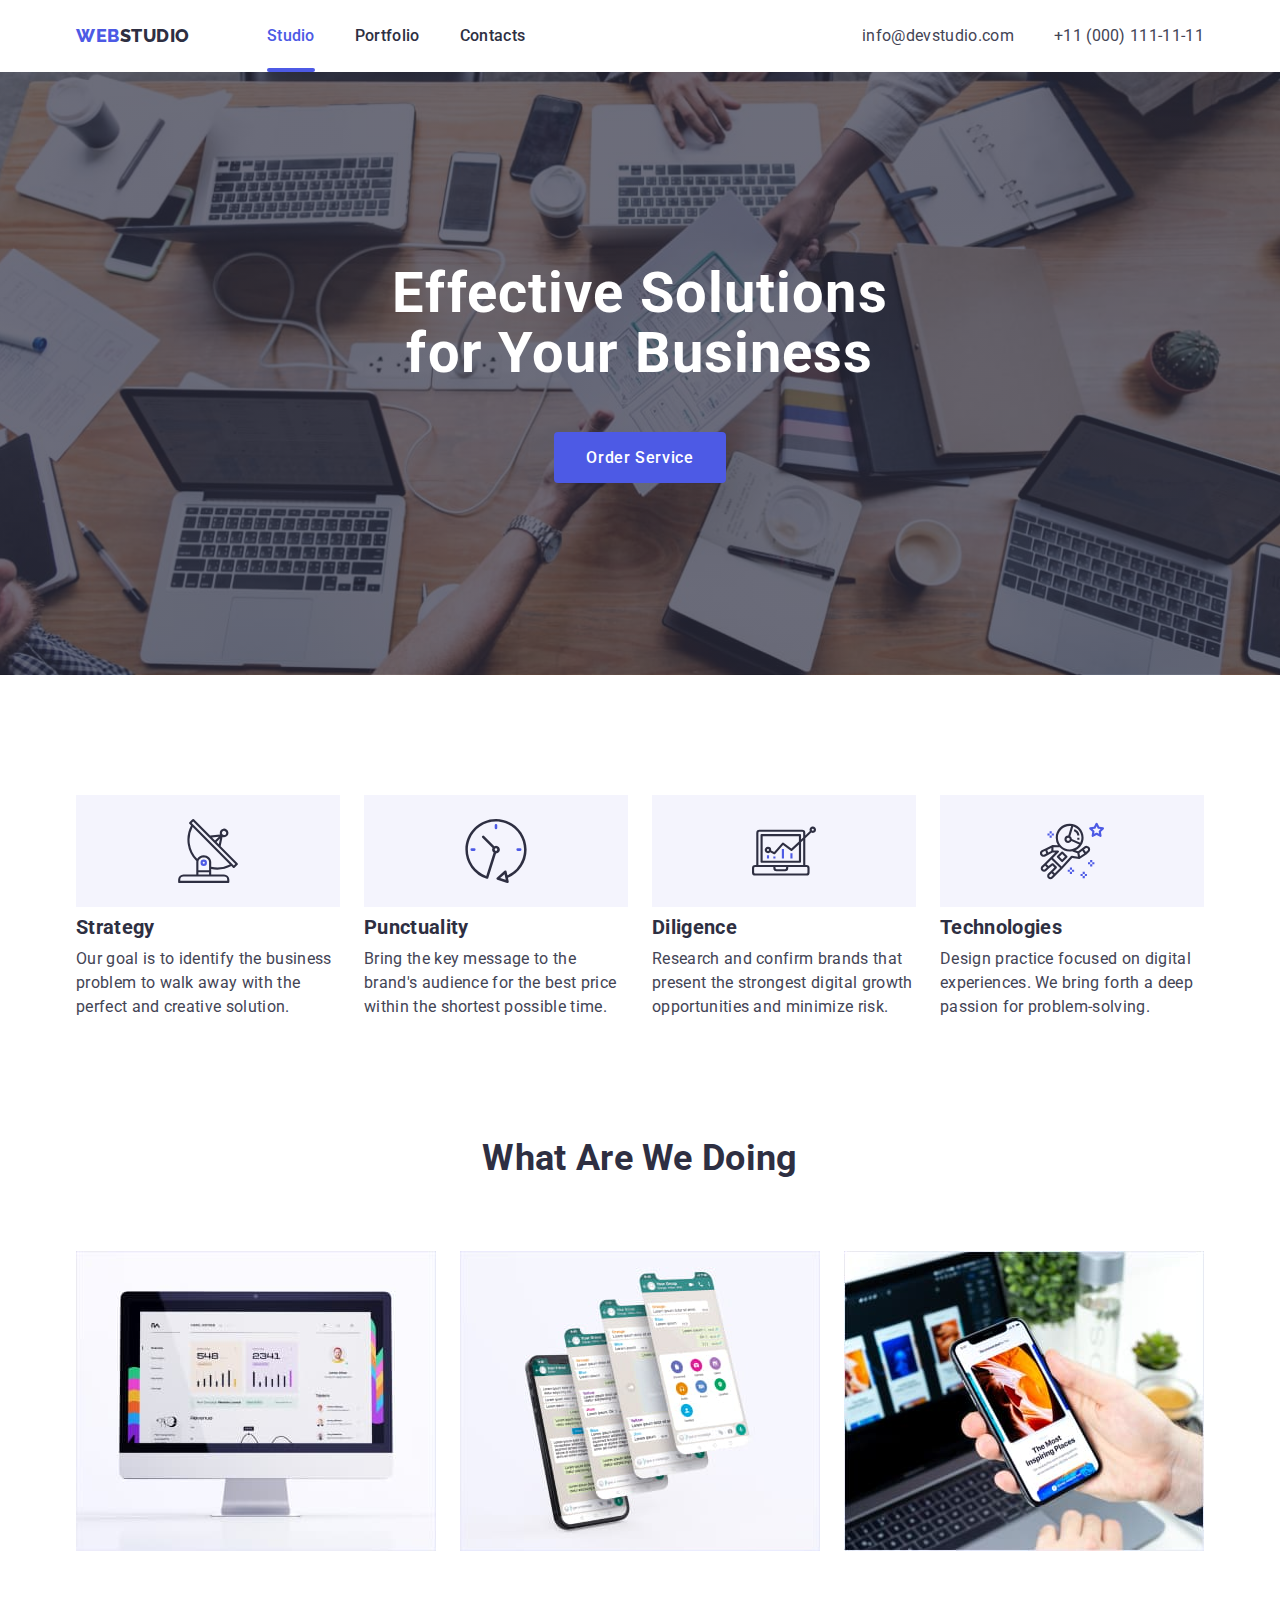
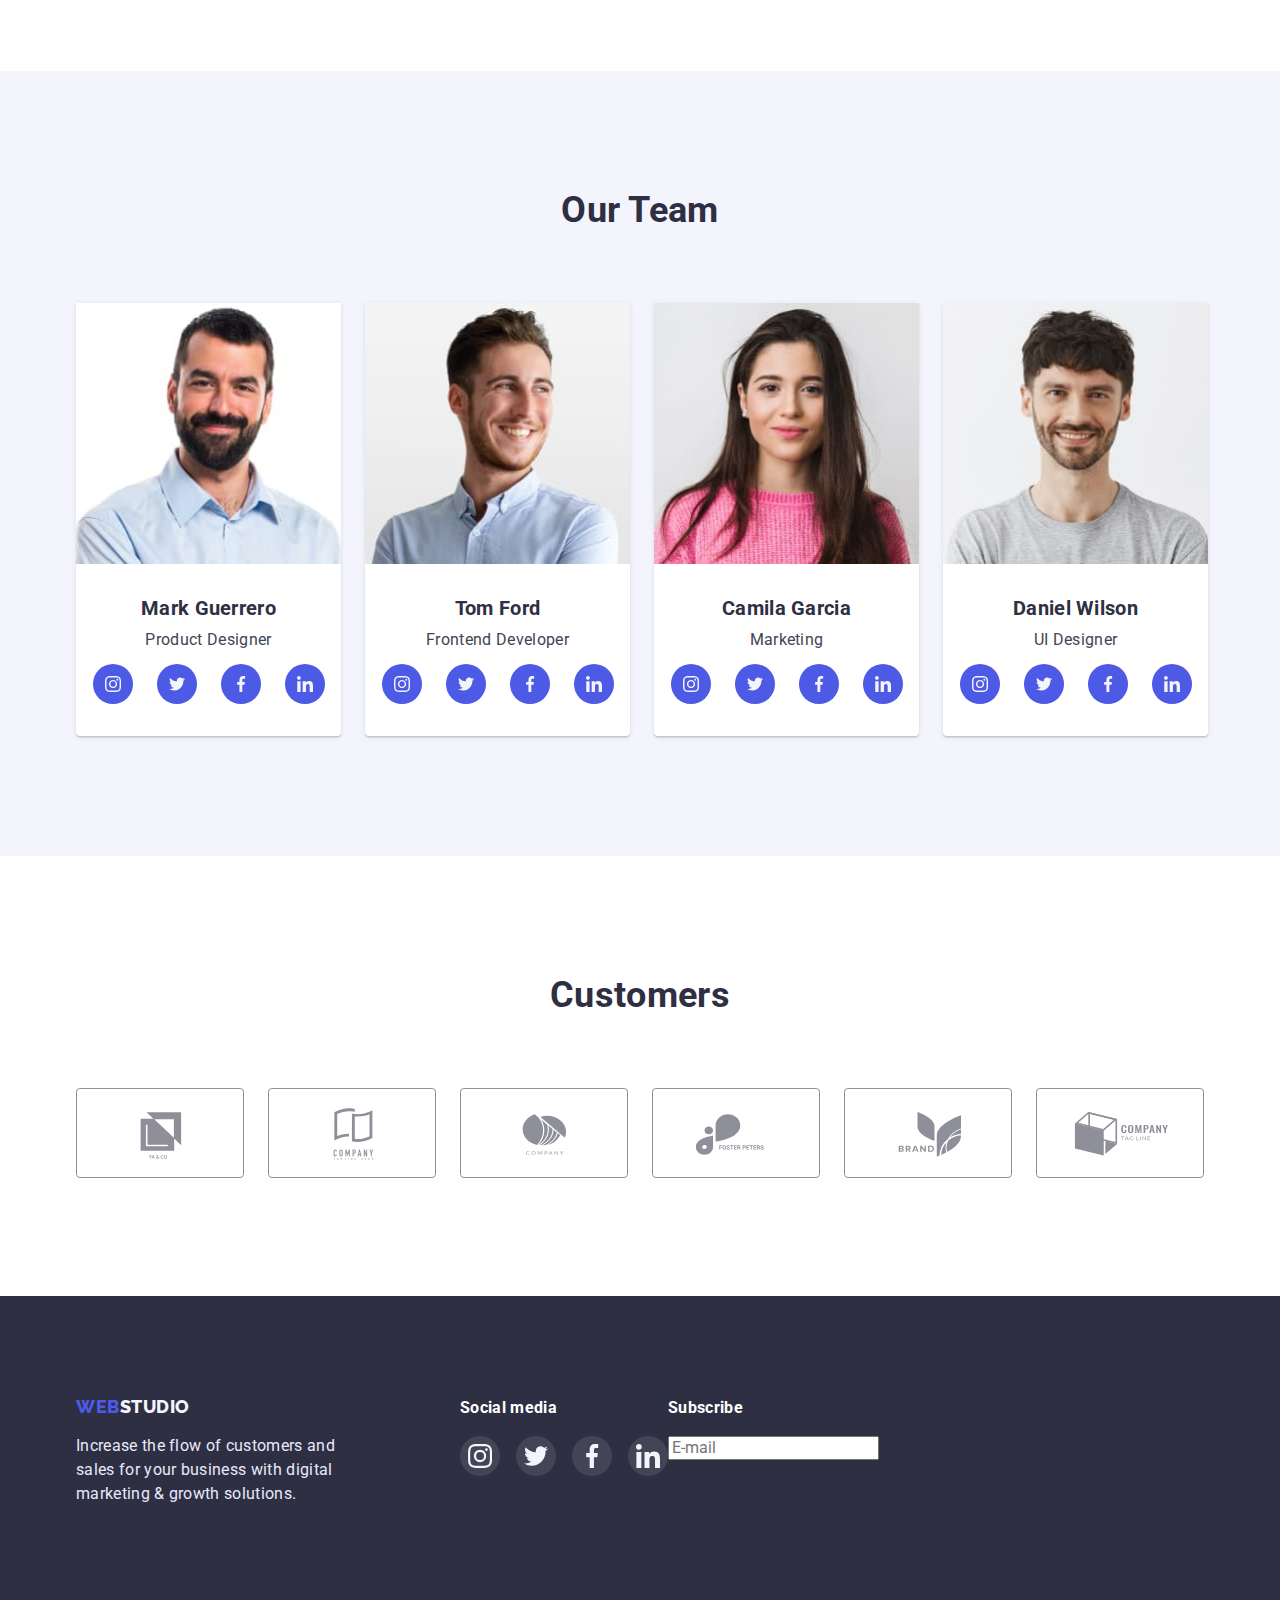
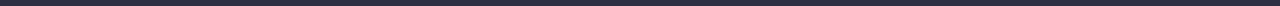
==== commit 98cb6e0c: "перейшов до футера" ====
--- a/index.html
+++ b/index.html
@@ -420,11 +420,21 @@
             </li>
           </ul>
         </div>
+        <div class="footer-subscribe">
+          <h4 class="title-social-media">Subscribe</h4>
+          <input
+            type="email"
+            name="user_email"
+            class="footer-form-input"
+            required
+            placeholder="E-mail"
+          />
+        </div>
       </div>
     </footer>
 
     <!-- BACKDROP/MODAL BUTTON -->
-    <div class="backdrop" data-modal>
+    <div class="backdrop is-hidden" data-modal>
       <div class="modal">
         <button type="button" class="modal-close-btn" data-modal-close>
           <svg class="modal-close-btn-icon" width="8" height="8">
@@ -497,7 +507,7 @@
           />
           <label for="privacy-policy" class="modal-form-check-description"
             >I accept the terms and conditions of the&nbsp;
-            <a href="">Privacy Policy</a>
+            <a href="" class="privacy-link-color">Privacy Policy</a>
           </label>
           <button type="submit" class="modal-form-submit">Send</button>
         </form>
--- a/css/styles.css
+++ b/css/styles.css
@@ -226,13 +226,13 @@
     line-height: 1.19;
     letter-spacing: 0.04em;
     color: var(--primary-white-color);
-    background: var(--iris-color);
+    background-color: var(--iris-color);
     transition: background-color var(--transition-dur-and-func), box-shadow var(--transition-dur-and-func);
 }
 
 .button-order:hover,
 .button-order:focus {
-    background-color: var(--iris-color);
+    background-color: var(--button-active-color);
     box-shadow: 0px 1px 6px rgba(46, 47, 66, 0.08), 0px 1px 1px rgba(46, 47, 66, 0.16), 0px 2px 1px rgba(46, 47, 66, 0.08);
 }
 
@@ -351,12 +351,13 @@
     height: 40px;
     border-radius: 50%;
     background-color: var(--iris-color);
-}
-
-/* .social-list-link:hover,
+    transition: background-color var(--transition-dur-and-func);
+}
+
+.social-list-link:hover,
 .social-list-link:focus {
-    background-color: var(--social-list-link-hower-focus-bg-color);
-} */
+    background-color: var(--button-active-color);
+}
 
 .social-list-icon {
     fill: var(--cloud-color);
@@ -726,23 +727,23 @@
     border: 1.25px solid var(--accent-color);
     border-radius: 2px;
     cursor: pointer;
-    /* padding: 4px 3px; */
     margin-right: 8px;
-    transition: background-color var(--transition-dur-and-func), background-image var(--transition-dur-and-func);
+    transition: background-color var(--transition-dur-and-func), background-image var(--transition-dur-and-func), border-color var(--transition-dur-and-func);
 }
 
 .modal-form-check:checked+.modal-form-check-description::before {
     background-color: var(--button-active-color);
     background-image: url("../images/galochka.svg");
     background-repeat: no-repeat;
-    background-size: contain;
+    background-position: center;
     border-color: var(--button-active-color);
     padding: 4px 3px;
     background-origin: padding-box;
 }
 
-/* .modal-form-check:focus+.modal-form-check-description::before {
-    /* outline: 1.25px solid var(--button-active-color); */
+.modal-form-check:focus+.modal-form-check-description::before {
+    border-color: var(--button-active-color);
+}
 
 .modal-form-check-description {
     display: flex;
@@ -756,6 +757,7 @@
 
 .modal-form-submit {
     align-self: center;
+    min-width: 169px;
     padding: 16px 32px;
     border: none;
     border-radius: 4px;
@@ -768,4 +770,14 @@
     background-color: var(--iris-color);
     box-shadow: 0px 4px 4px rgba(0, 0, 0, 0.15);
     transition: background-color var(--transition-dur-and-func), box-shadow var(--transition-dur-and-func);
+}
+
+.modal-form-submit:hover,
+.modal-form-submit:focus {
+    background-color: var(--button-active-color);
+    box-shadow: 0px 4px 4px rgba(0, 0, 0, 0.15);
+}
+
+.privacy-link-color {
+    color: var(--iris-color)
 }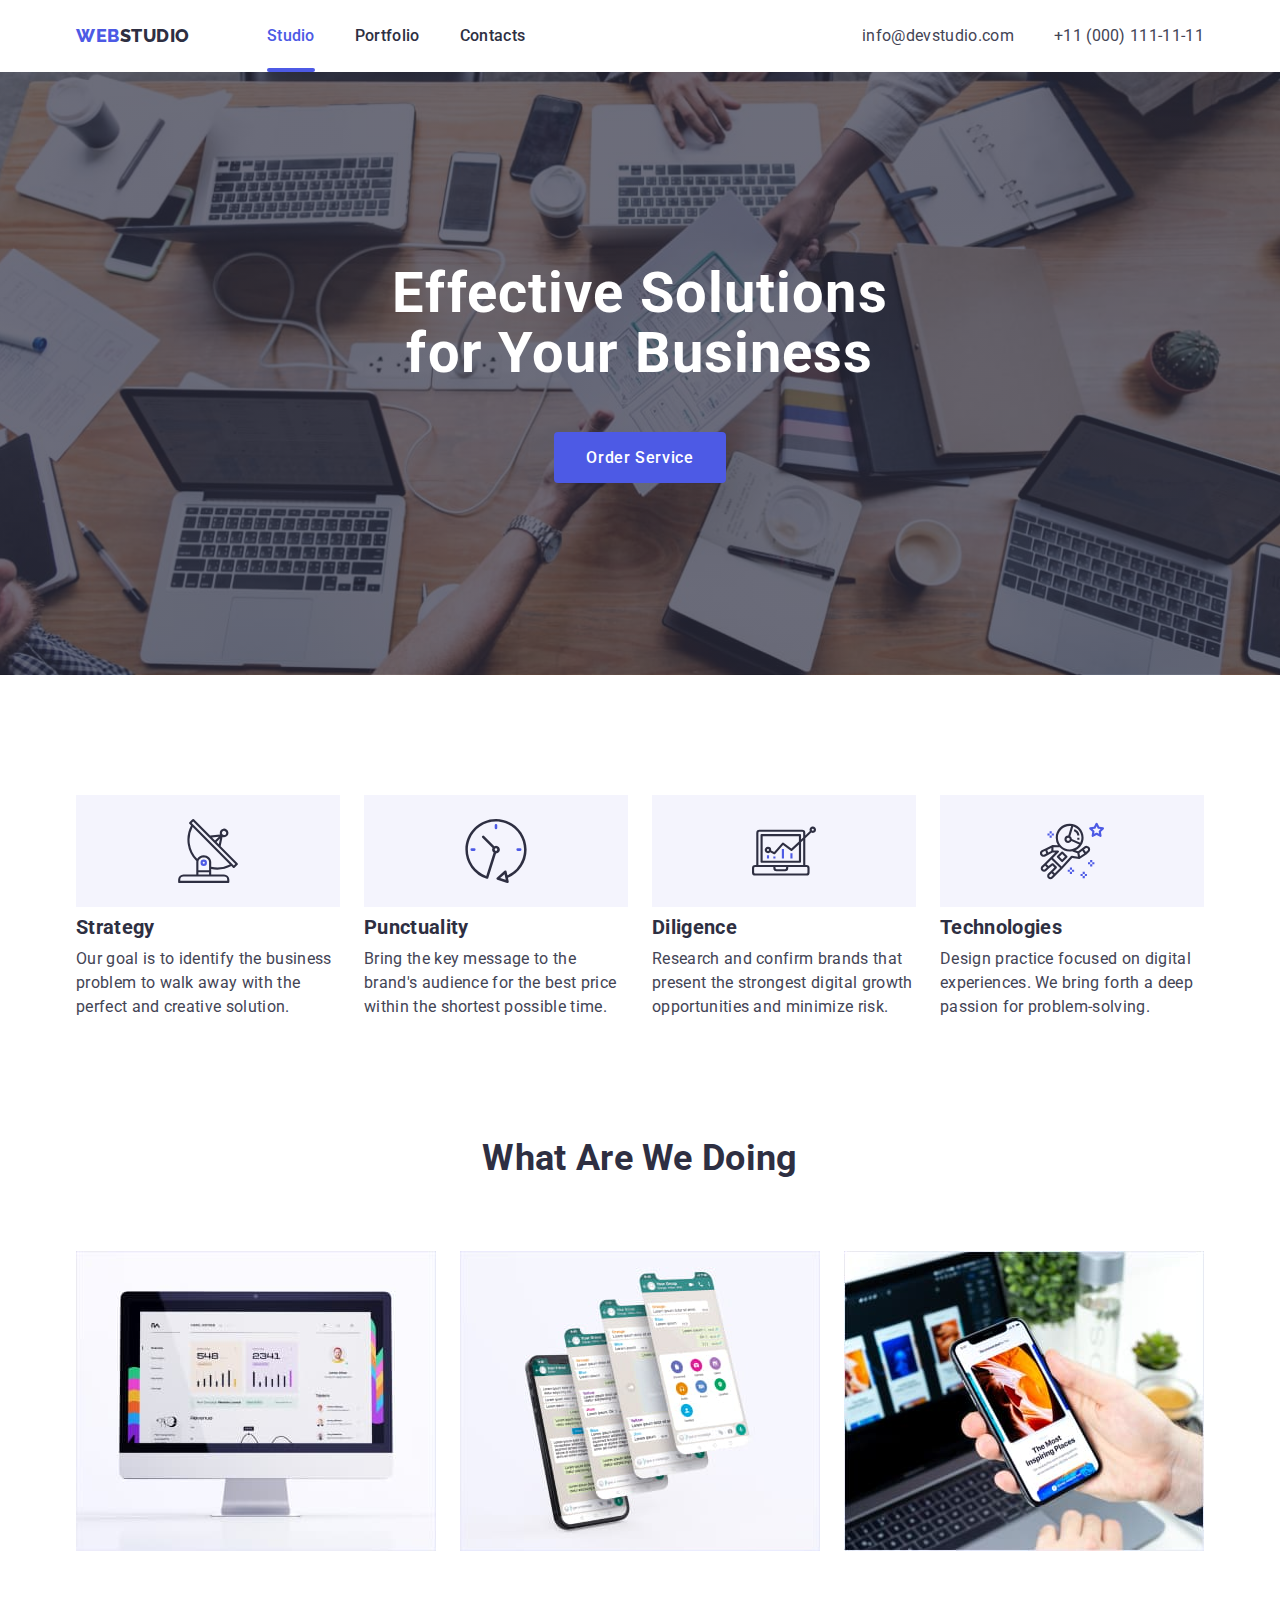
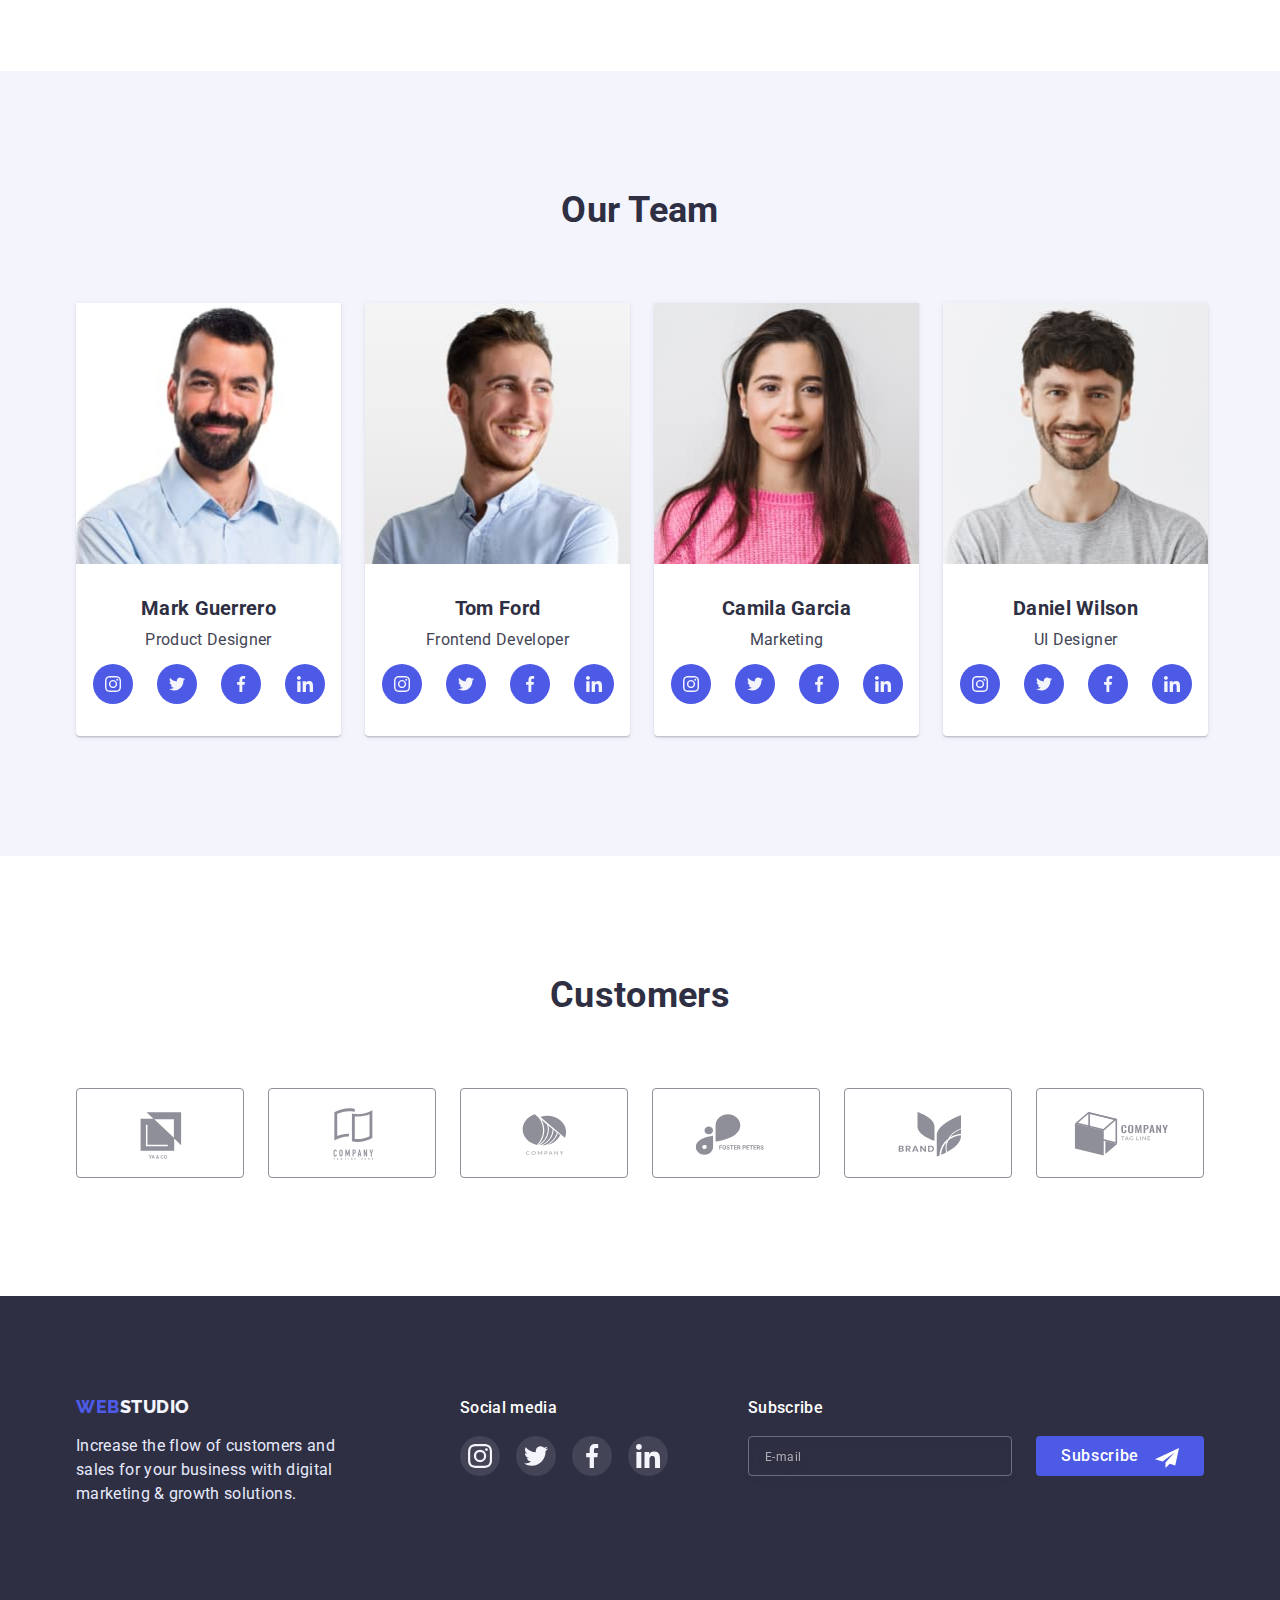
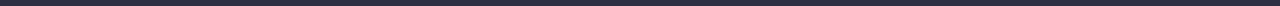
==== commit c3d3570d: "На перевірку" ====
--- a/index.html
+++ b/index.html
@@ -420,16 +420,24 @@
             </li>
           </ul>
         </div>
-        <div class="footer-subscribe">
-          <h4 class="title-social-media">Subscribe</h4>
-          <input
-            type="email"
-            name="user_email"
-            class="footer-form-input"
-            required
-            placeholder="E-mail"
-          />
-        </div>
+        <form class="footer-form">
+          <label for="email" class="footer-input-field">
+            <p class="footer-input-descript">Subscribe</p>
+            <input
+              type="email"
+              class="footer-input"
+              name="user_email"
+              placeholder="E-mail"
+              required
+              id="email"
+          /></label>
+          <button type="submit" class="footer-sub-btn">
+            Subscribe
+            <svg class="footer-sub-icon" width="24" height="24">
+              <use href="./images/icons.svg#frame-subscribe"></use>
+            </svg>
+          </button>
+        </form>
       </div>
     </footer>
 
--- a/css/styles.css
+++ b/css/styles.css
@@ -549,7 +549,7 @@
 }
 
 .title-social-media {
-    font-weight: 700;
+    font-weight: 500;
     font-size: 16px;
     line-height: 1.5;
     color: var(--primary-white-color);
@@ -584,6 +584,79 @@
 .social-media-list-link:hover,
 .social-media-list-link:focus {
     background-color: var(--social-list-link-hower-focus-bg-color);
+}
+
+.footer-input-descript {
+    font-weight: 500;
+    font-size: 16px;
+    line-height: 1.5;
+    margin-bottom: 16px;
+    color: var(--primary-white-color);
+}
+
+.footer-form {
+    display: flex;
+    align-items: flex-end;
+    margin-left: auto;
+}
+
+.footer-input {
+    width: 264px;
+    height: 40px;
+    border: 1px solid rgba(255, 255, 255, 0.3);
+    filter: drop-shadow(0px 4px 4px rgba(0, 0, 0, 0.15));
+    border-radius: 4px;
+    padding-left: 16px;
+    color: var(--primary-white-color);
+    background-color: transparent;
+    transition: border-color var(--transition-dur-and-func);
+}
+
+.footer-input:focus {
+    outline: none;
+    border-color: var(--iris-color);
+}
+
+.footer-input::placeholder {
+    font-size: 12px;
+    line-height: 2;
+    letter-spacing: 0.04em;
+    color: rgba(255, 255, 255, 0.6);
+}
+
+.footer-input-field {
+    display: flex;
+    flex-direction: column;
+
+}
+
+.footer-sub-btn {
+    position: relative;
+    display: block;
+    min-width: 168px;
+    min-height: 40px;
+    margin-left: 24px;
+    padding: 8px 64px 8px 24px;
+    border: none;
+    border-radius: 4px;
+    font-family: inherit;
+    font-weight: 500;
+    font-size: 16px;
+    line-height: 1.19;
+    letter-spacing: 0.04em;
+    color: var(--primary-white-color);
+    background: var(--iris-color);
+    transition: background-color var(--transition-dur-and-func);
+}
+
+.footer-sub-icon {
+    position: absolute;
+    margin-left: 16px;
+}
+
+.footer-sub-btn:hover,
+.footer-sub-btn:focus {
+    background-color: var(--button-active-color);
 }
 
 /* BACKDROP/MODAL BUTTON */
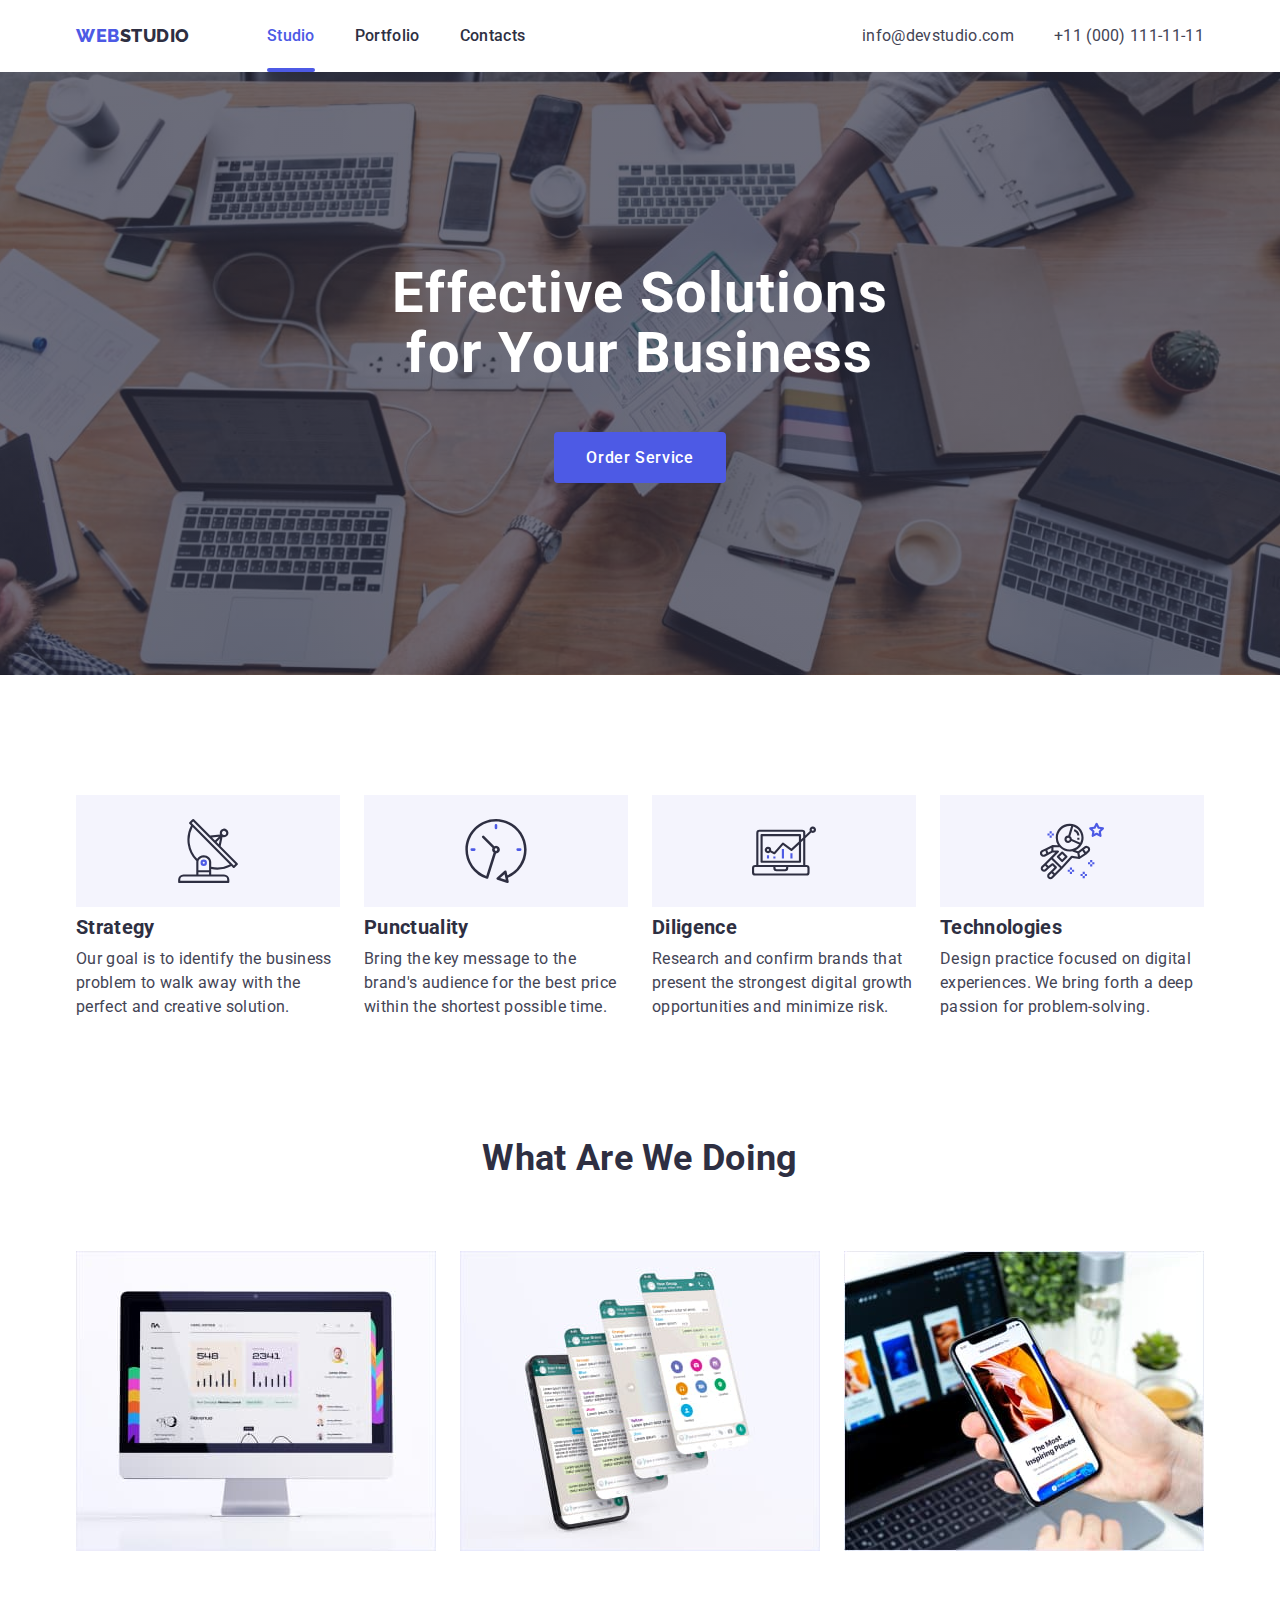
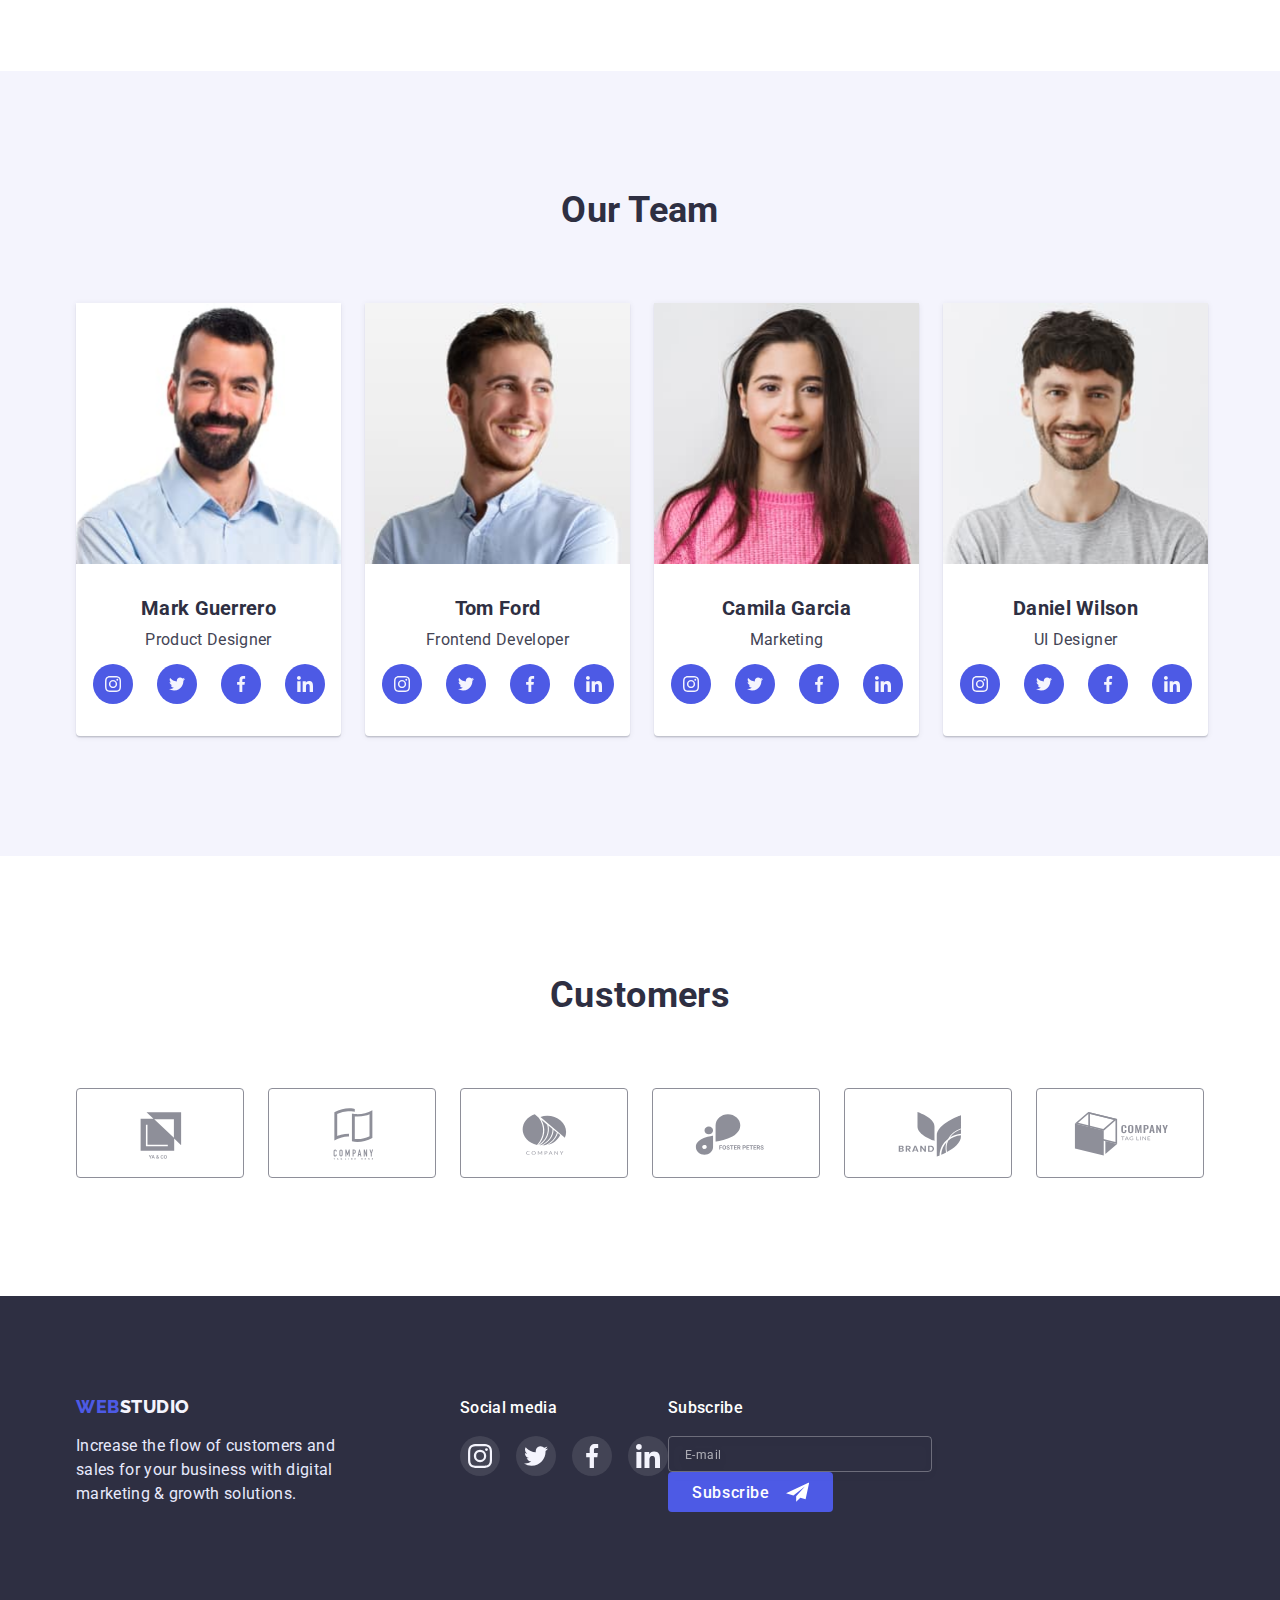
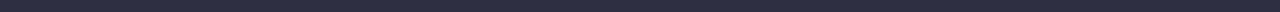
==== commit 939c8aba: "останнє" ====
--- a/index.html
+++ b/index.html
@@ -420,7 +420,7 @@
             </li>
           </ul>
         </div>
-        <form class="footer-form">
+        <!-- <form class="footer-form">
           <label for="email" class="footer-input-field">
             <p class="footer-input-descript">Subscribe</p>
             <input
@@ -437,7 +437,25 @@
               <use href="./images/icons.svg#frame-subscribe"></use>
             </svg>
           </button>
-        </form>
+        </form> -->
+        <div class="footer-subscribe-div">
+          <p class="footer-input-descript">Subscribe</p>
+          <form сlass="footer-form">
+            <input
+              type="email"
+              class="footer-input"
+              name="user_email"
+              placeholder="E-mail"
+              required
+            />
+            <button type="submit" class="footer-sub-btn">
+              Subscribe
+              <svg class="footer-sub-icon" width="24" height="24">
+                <use href="./images/icons.svg#frame-subscribe"></use>
+              </svg>
+            </button>
+          </form>
+        </div>
       </div>
     </footer>
 
@@ -499,7 +517,7 @@
               </svg>
             </span>
           </label>
-          <label class="modal-form-field">
+          <label class="modal-form-field-comment">
             <span class="modal-form-description">Comment</span>
             <textarea
               name="user_message"
--- a/css/styles.css
+++ b/css/styles.css
@@ -594,7 +594,7 @@
     color: var(--primary-white-color);
 }
 
-.footer-form {
+/* .footer-form {
     display: flex;
     align-items: flex-end;
     margin-left: auto;
@@ -627,12 +627,9 @@
 .footer-input-field {
     display: flex;
     flex-direction: column;
-
 }
 
 .footer-sub-btn {
-    position: relative;
-    display: block;
     min-width: 168px;
     min-height: 40px;
     margin-left: 24px;
@@ -657,7 +654,51 @@
 .footer-sub-btn:hover,
 .footer-sub-btn:focus {
     background-color: var(--button-active-color);
-}
+} */
+
+.footer-input {
+    width: 264px;
+    padding: 8px 16px;
+    border: 1px solid rgba(255, 255, 255, 0.3);
+    filter: drop-shadow(0px 4px 4px rgba(0, 0, 0, 0.15));
+    border-radius: 4px;
+    padding-left: 16px;
+    color: var(--primary-white-color);
+    background-color: transparent;
+    transition: border-color var(--transition-dur-and-func);
+}
+
+.footer-input::placeholder {
+    font-size: 12px;
+    line-height: 2;
+    letter-spacing: 0.04em;
+    color: rgba(255, 255, 255, 0.6);
+}
+
+.footer-form {
+    display: flex;
+    align-items: center;
+}
+
+.footer-sub-btn {
+    display: flex;
+    align-items: center;
+    width: 165px;
+    padding: 8px 24px;
+    gap: 16px;
+    border: none;
+    border-radius: 4px;
+    font-family: inherit;
+    font-weight: 500;
+    font-size: 16px;
+    line-height: 1.19;
+    letter-spacing: 0.04em;
+    color: var(--primary-white-color);
+    background: var(--iris-color);
+}
+
+
+
 
 /* BACKDROP/MODAL BUTTON */
 
@@ -684,7 +725,6 @@
     left: 50%;
     transform: translate(-50%, -50%);
     width: 408px;
-    height: 576px;
     background-color: #FCFCFC;
     box-shadow: 0px 1px 1px rgba(0, 0, 0, 0.14), 0px 1px 3px rgba(0, 0, 0, 0.12), 0px 2px 1px rgba(0, 0, 0, 0.2);
     border-radius: 4px;
@@ -770,7 +810,12 @@
     fill: var(--iris-color);
 }
 
+.modal-form-field-comment {
+    margin-bottom: 16px;
+}
+
 .modal-form-message {
+    display: block;
     width: 100%;
     height: 120px;
     padding: 8px 16px;
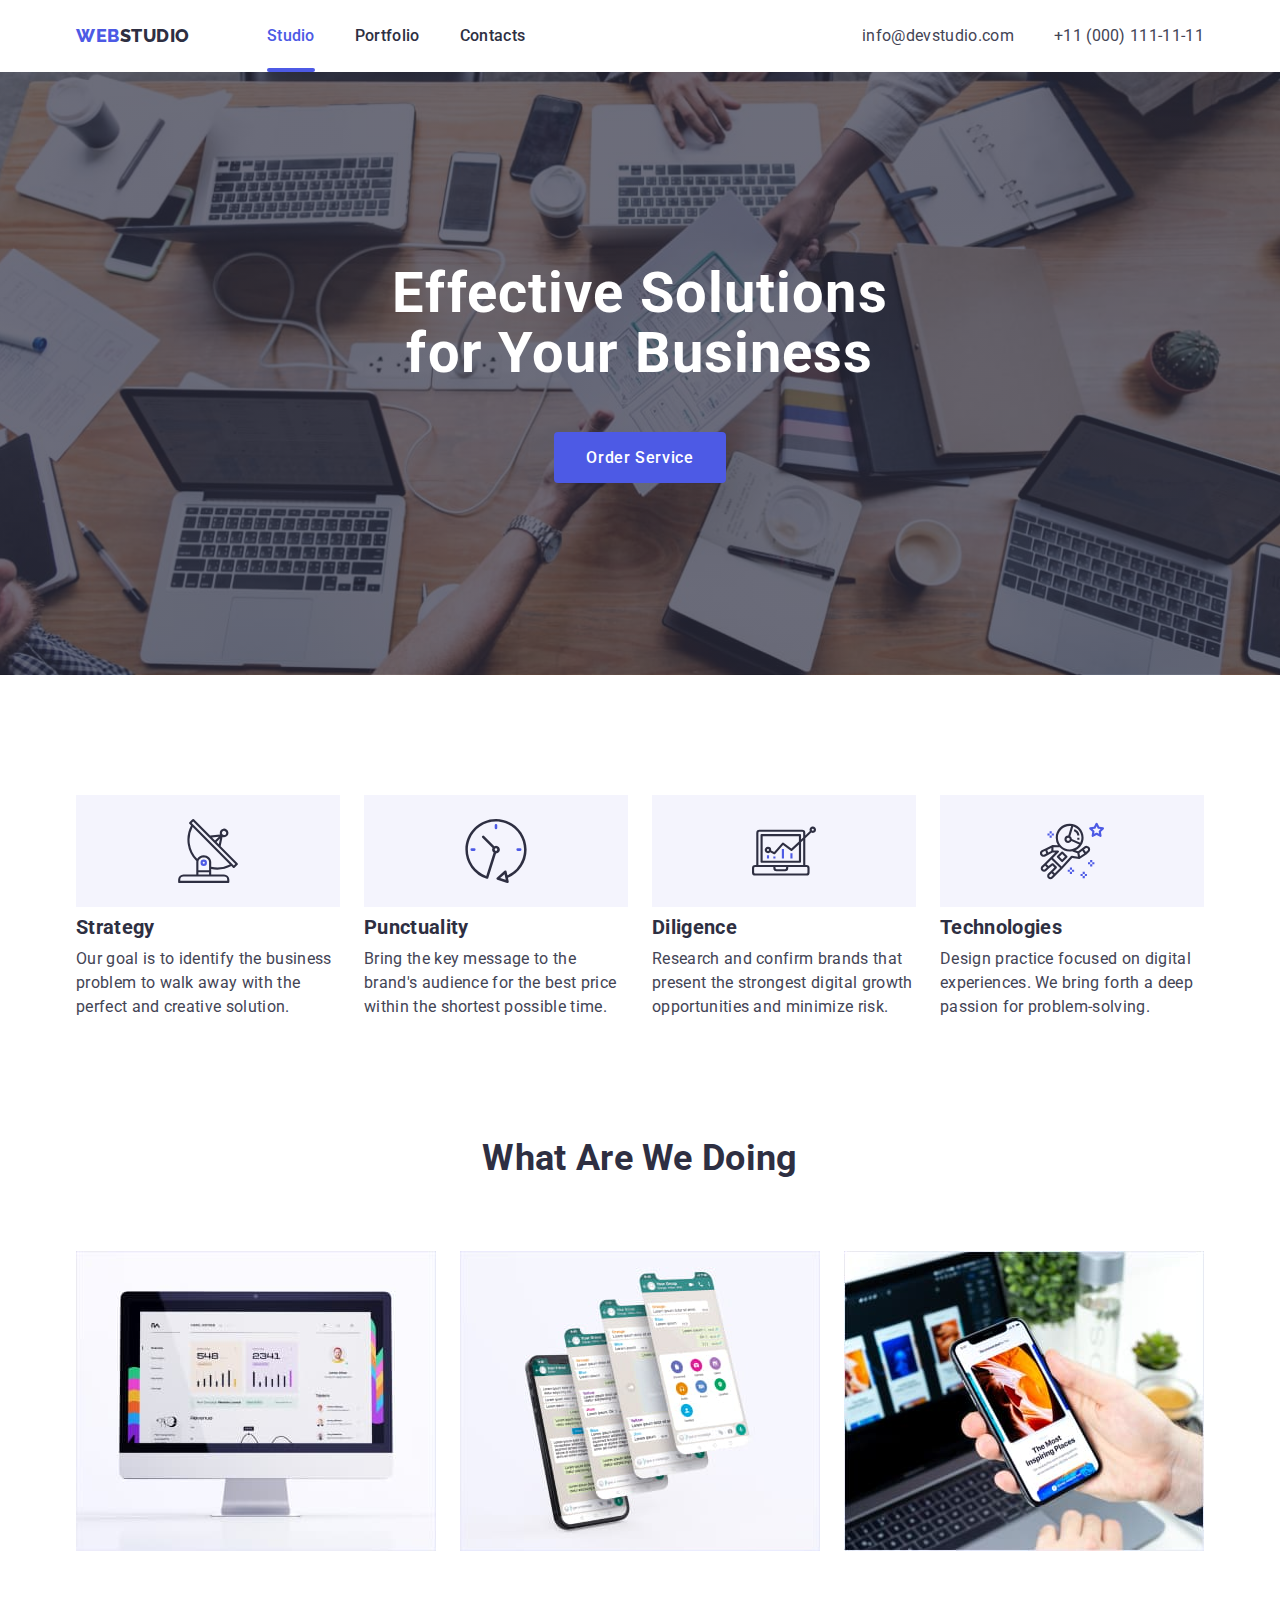
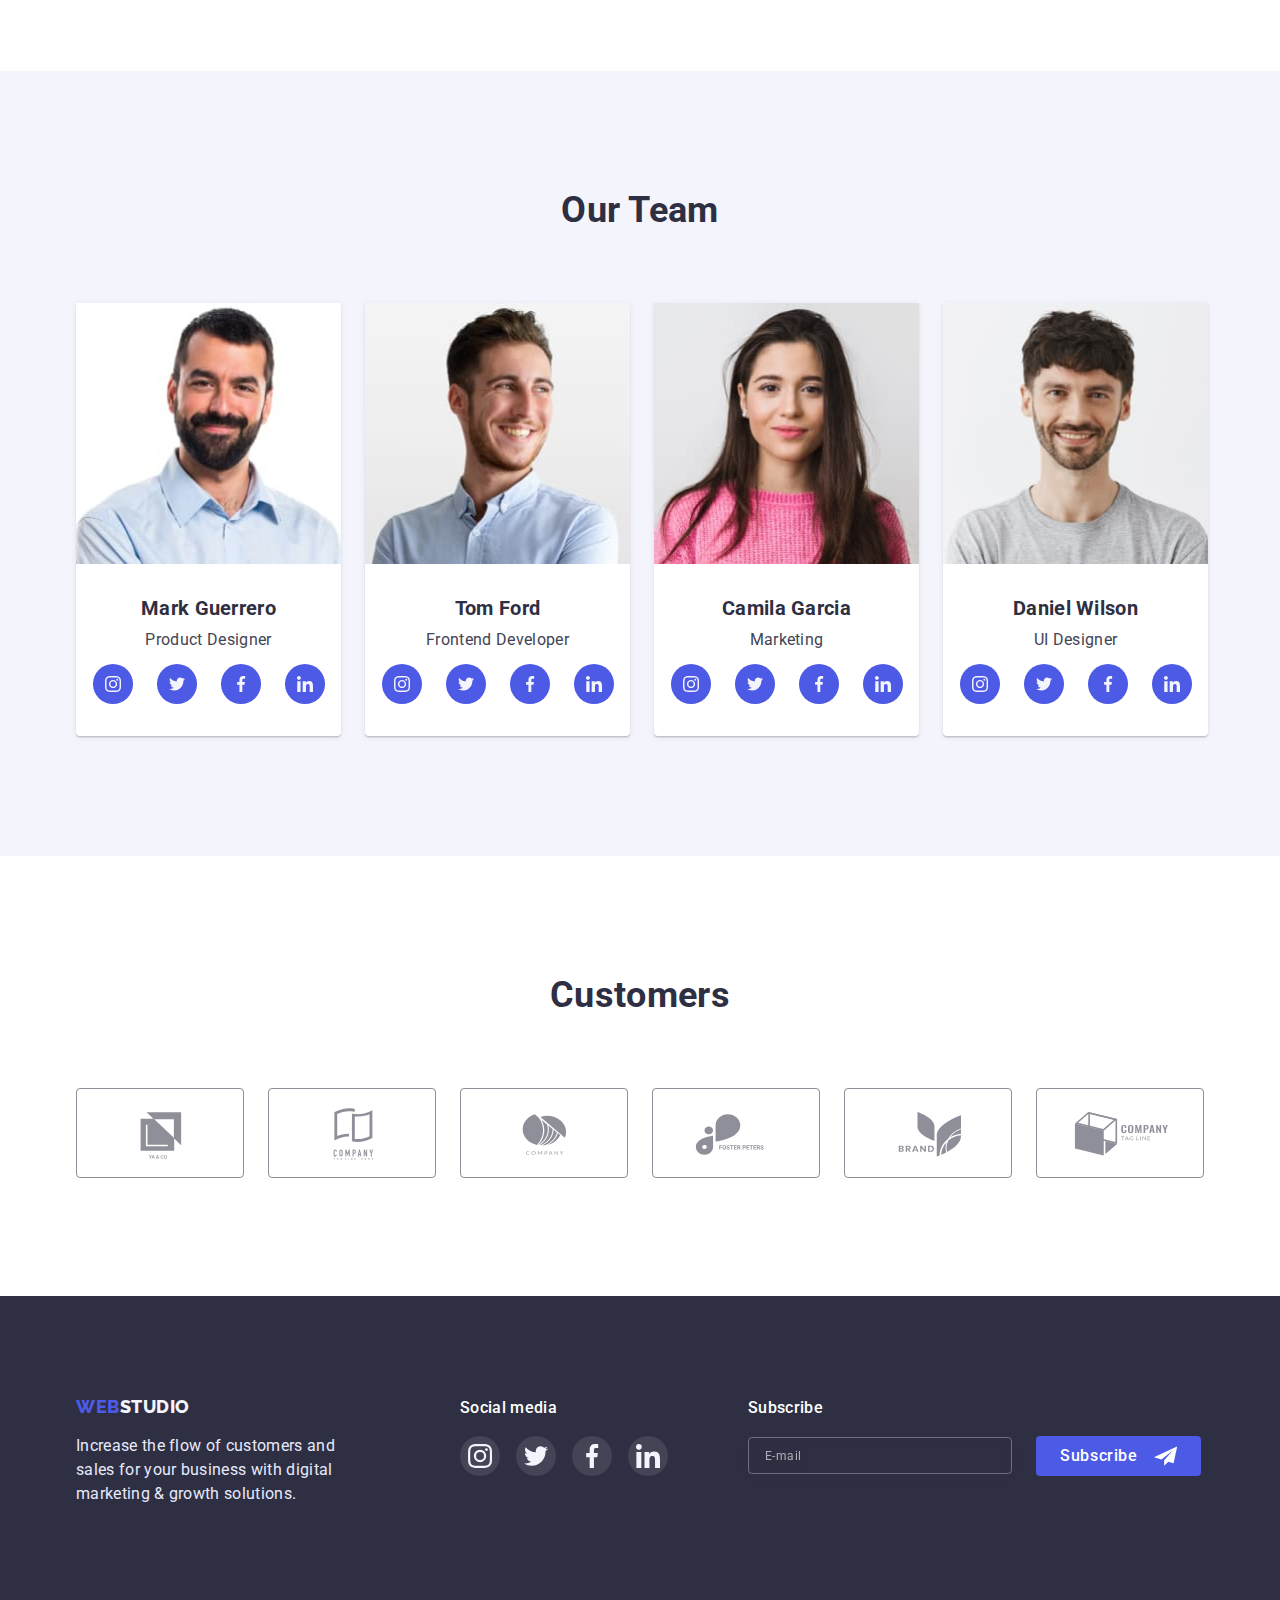
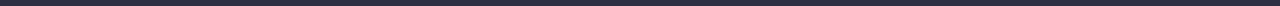
==== commit e4876085: "зміни?" ====
--- a/index.html
+++ b/index.html
@@ -420,25 +420,27 @@
             </li>
           </ul>
         </div>
-        <!-- <form class="footer-form">
-          <label for="email" class="footer-input-field">
-            <p class="footer-input-descript">Subscribe</p>
+        <div class="footer-subscribe-div">
+          <p class="footer-input-descript">Subscribe</p>
+          <form class="footer-form">
             <input
               type="email"
               class="footer-input"
               name="user_email"
               placeholder="E-mail"
               required
-              id="email"
-          /></label>
-          <button type="submit" class="footer-sub-btn">
-            Subscribe
-            <svg class="footer-sub-icon" width="24" height="24">
-              <use href="./images/icons.svg#frame-subscribe"></use>
-            </svg>
-          </button>
-        </form> -->
-        <div class="footer-subscribe-div">
+            />
+            <button type="submit" class="footer-sub-btn">
+              Subscribe
+              <svg class="footer-sub-icon" width="24" height="24">
+                <use href="./images/icons.svg#frame-subscribe"></use>
+              </svg>
+            </button>
+          </form>
+        </div>
+
+        <!-- НОВЕ -->
+        <!-- <div class="footer-subscribe-div">
           <p class="footer-input-descript">Subscribe</p>
           <form сlass="footer-form">
             <input
@@ -455,7 +457,7 @@
               </svg>
             </button>
           </form>
-        </div>
+        </div> -->
       </div>
     </footer>
 
--- a/css/styles.css
+++ b/css/styles.css
@@ -586,6 +586,10 @@
     background-color: var(--social-list-link-hower-focus-bg-color);
 }
 
+.footer-subscribe-div {
+    margin-left: 80px;
+}
+
 .footer-input-descript {
     font-weight: 500;
     font-size: 16px;
@@ -594,19 +598,12 @@
     color: var(--primary-white-color);
 }
 
-/* .footer-form {
-    display: flex;
-    align-items: flex-end;
-    margin-left: auto;
-}
-
 .footer-input {
     width: 264px;
-    height: 40px;
+    padding: 8px 16px;
     border: 1px solid rgba(255, 255, 255, 0.3);
     filter: drop-shadow(0px 4px 4px rgba(0, 0, 0, 0.15));
     border-radius: 4px;
-    padding-left: 16px;
     color: var(--primary-white-color);
     background-color: transparent;
     transition: border-color var(--transition-dur-and-func);
@@ -624,16 +621,18 @@
     color: rgba(255, 255, 255, 0.6);
 }
 
-.footer-input-field {
-    display: flex;
-    flex-direction: column;
+.footer-form {
+    display: flex;
+    align-items: center;
 }
 
 .footer-sub-btn {
-    min-width: 168px;
-    min-height: 40px;
+    display: flex;
+    align-items: center;
+    width: 165px;
+    padding: 8px 24px;
+    gap: 16px;
     margin-left: 24px;
-    padding: 8px 64px 8px 24px;
     border: none;
     border-radius: 4px;
     font-family: inherit;
@@ -646,17 +645,14 @@
     transition: background-color var(--transition-dur-and-func);
 }
 
-.footer-sub-icon {
-    position: absolute;
-    margin-left: 16px;
-}
-
 .footer-sub-btn:hover,
 .footer-sub-btn:focus {
     background-color: var(--button-active-color);
-} */
-
-.footer-input {
+}
+
+
+/* НОВЕ */
+/* .footer-input {
     width: 264px;
     padding: 8px 16px;
     border: 1px solid rgba(255, 255, 255, 0.3);
@@ -666,6 +662,11 @@
     color: var(--primary-white-color);
     background-color: transparent;
     transition: border-color var(--transition-dur-and-func);
+}
+
+.footer-input:focus {
+    outline: none;
+    border-color: var(--iris-color);
 }
 
 .footer-input::placeholder {
@@ -695,7 +696,7 @@
     letter-spacing: 0.04em;
     color: var(--primary-white-color);
     background: var(--iris-color);
-}
+} */
 
 
 
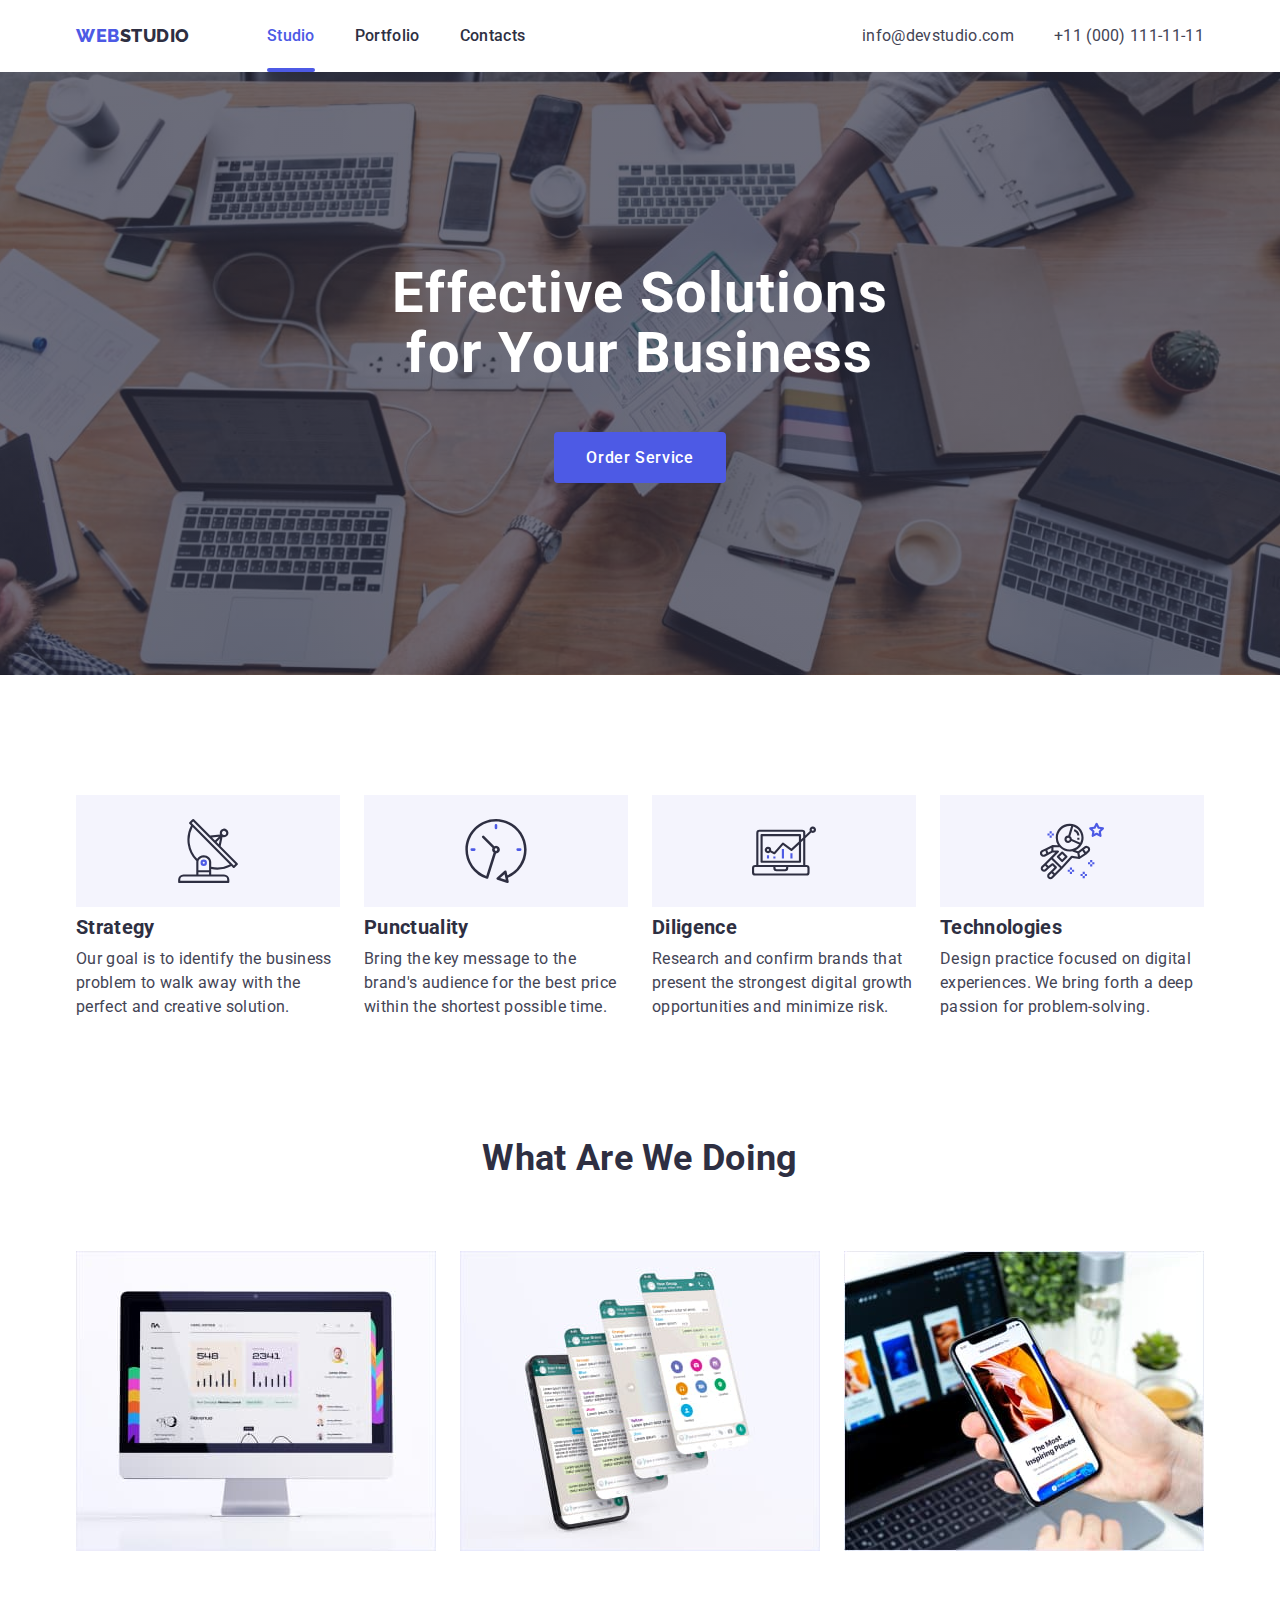
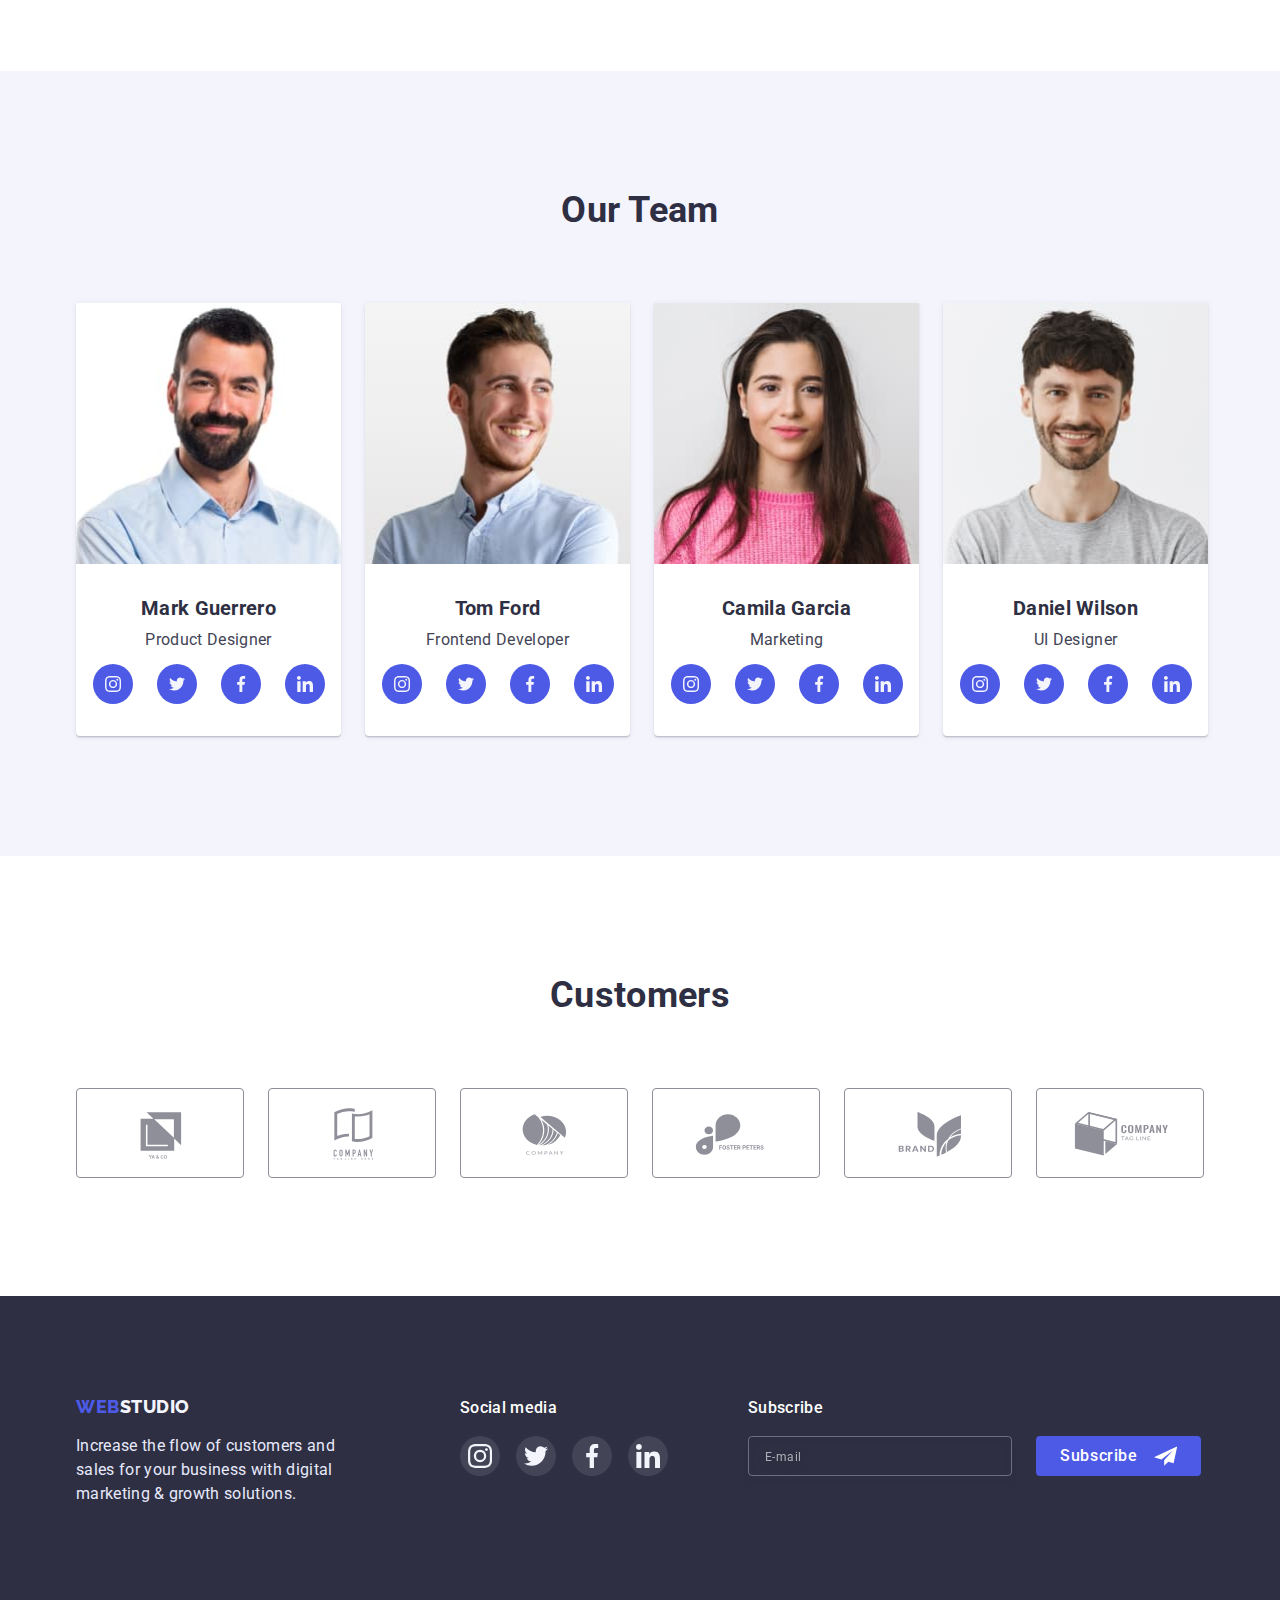
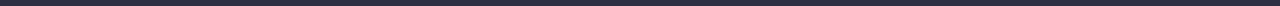
==== commit 7275092f: "На перевірку" ====
--- a/index.html
+++ b/index.html
@@ -420,6 +420,7 @@
             </li>
           </ul>
         </div>
+        <!-- SUBSCRIBE FOOTER -->
         <div class="footer-subscribe-div">
           <p class="footer-input-descript">Subscribe</p>
           <form class="footer-form">
@@ -438,26 +439,6 @@
             </button>
           </form>
         </div>
-
-        <!-- НОВЕ -->
-        <!-- <div class="footer-subscribe-div">
-          <p class="footer-input-descript">Subscribe</p>
-          <form сlass="footer-form">
-            <input
-              type="email"
-              class="footer-input"
-              name="user_email"
-              placeholder="E-mail"
-              required
-            />
-            <button type="submit" class="footer-sub-btn">
-              Subscribe
-              <svg class="footer-sub-icon" width="24" height="24">
-                <use href="./images/icons.svg#frame-subscribe"></use>
-              </svg>
-            </button>
-          </form>
-        </div> -->
       </div>
     </footer>
 
--- a/css/styles.css
+++ b/css/styles.css
@@ -586,8 +586,15 @@
     background-color: var(--social-list-link-hower-focus-bg-color);
 }
 
+/* SUBSCRIBE FOOTER */
+
 .footer-subscribe-div {
     margin-left: 80px;
+}
+
+.footer-form {
+    display: flex;
+    align-items: center;
 }
 
 .footer-input-descript {
@@ -600,6 +607,7 @@
 
 .footer-input {
     width: 264px;
+    height: 40px;
     padding: 8px 16px;
     border: 1px solid rgba(255, 255, 255, 0.3);
     filter: drop-shadow(0px 4px 4px rgba(0, 0, 0, 0.15));
@@ -619,11 +627,6 @@
     line-height: 2;
     letter-spacing: 0.04em;
     color: rgba(255, 255, 255, 0.6);
-}
-
-.footer-form {
-    display: flex;
-    align-items: center;
 }
 
 .footer-sub-btn {
@@ -649,57 +652,6 @@
 .footer-sub-btn:focus {
     background-color: var(--button-active-color);
 }
-
-
-/* НОВЕ */
-/* .footer-input {
-    width: 264px;
-    padding: 8px 16px;
-    border: 1px solid rgba(255, 255, 255, 0.3);
-    filter: drop-shadow(0px 4px 4px rgba(0, 0, 0, 0.15));
-    border-radius: 4px;
-    padding-left: 16px;
-    color: var(--primary-white-color);
-    background-color: transparent;
-    transition: border-color var(--transition-dur-and-func);
-}
-
-.footer-input:focus {
-    outline: none;
-    border-color: var(--iris-color);
-}
-
-.footer-input::placeholder {
-    font-size: 12px;
-    line-height: 2;
-    letter-spacing: 0.04em;
-    color: rgba(255, 255, 255, 0.6);
-}
-
-.footer-form {
-    display: flex;
-    align-items: center;
-}
-
-.footer-sub-btn {
-    display: flex;
-    align-items: center;
-    width: 165px;
-    padding: 8px 24px;
-    gap: 16px;
-    border: none;
-    border-radius: 4px;
-    font-family: inherit;
-    font-weight: 500;
-    font-size: 16px;
-    line-height: 1.19;
-    letter-spacing: 0.04em;
-    color: var(--primary-white-color);
-    background: var(--iris-color);
-} */
-
-
-
 
 /* BACKDROP/MODAL BUTTON */
 
